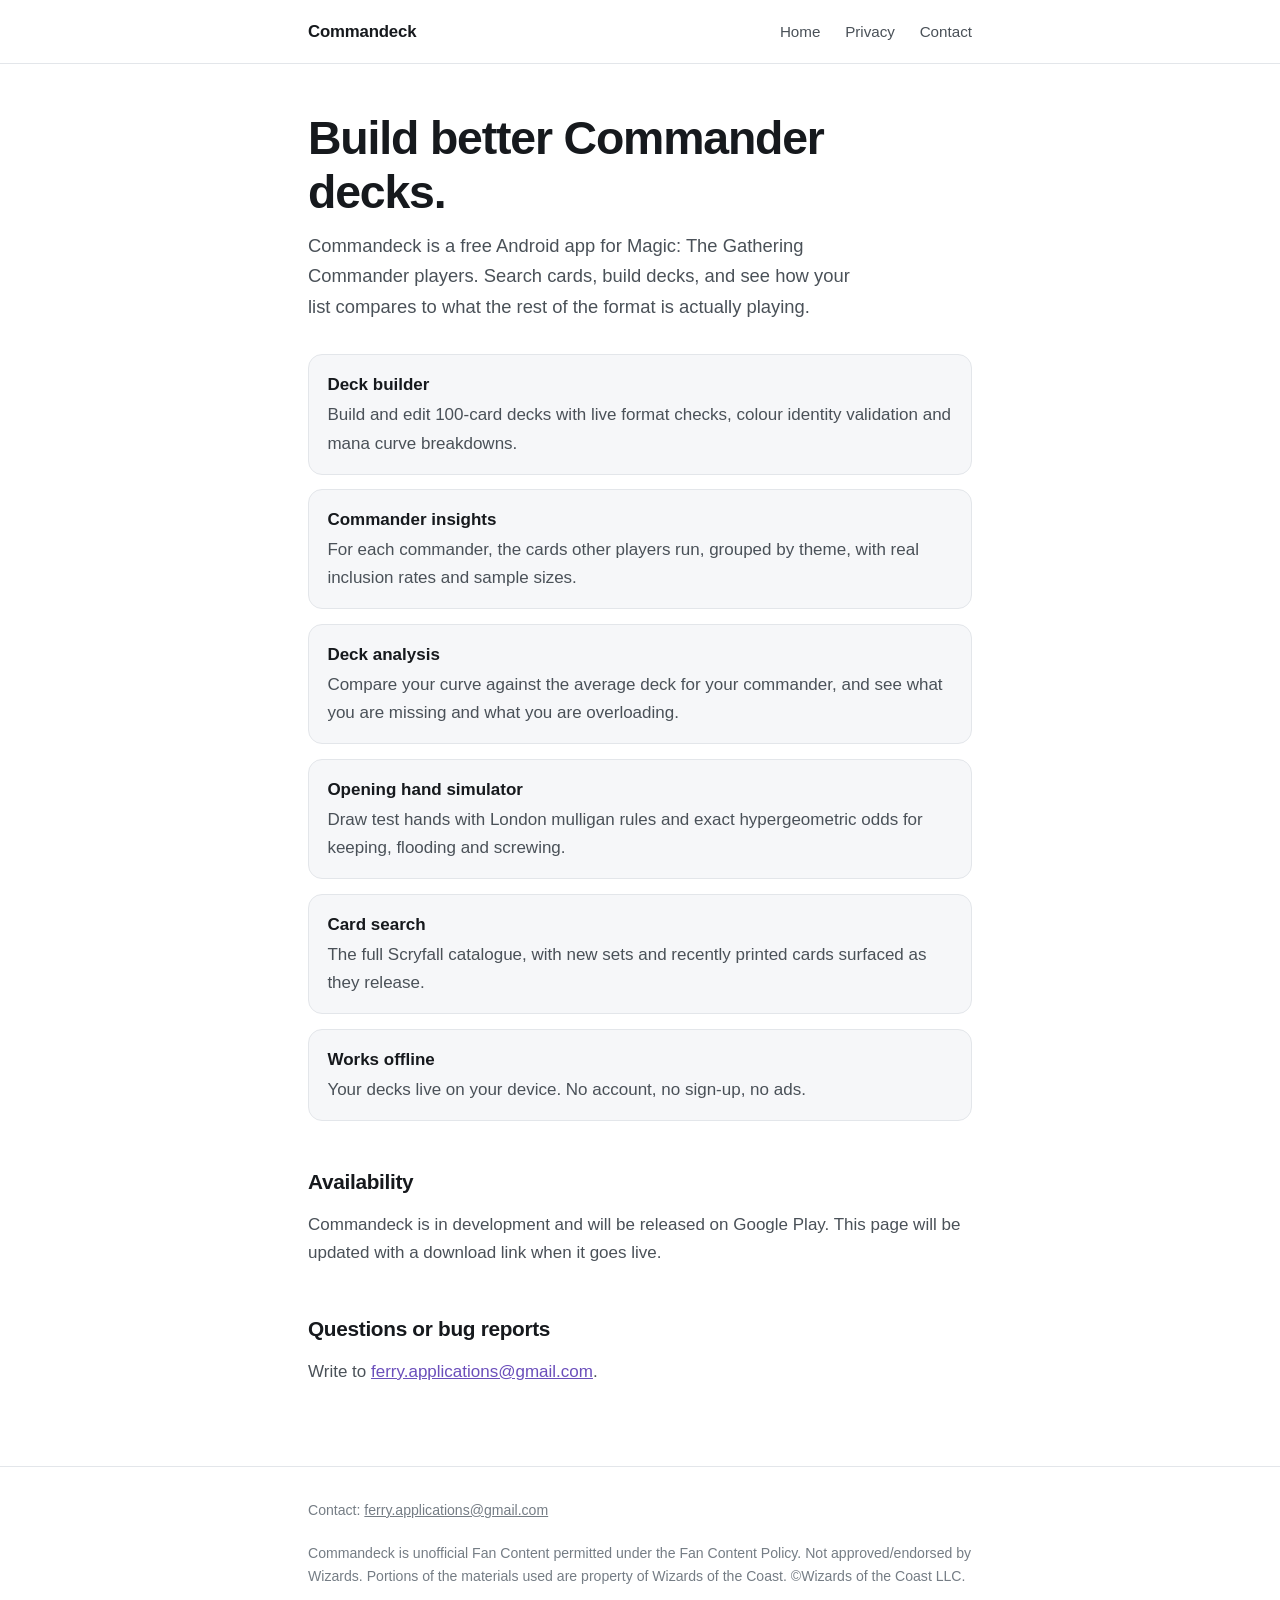
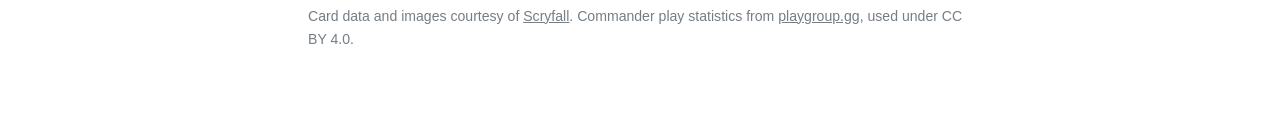
==== index.html @ c3d07976 "Sitio publico: landing y politica de privacidad" ====
<!DOCTYPE html>
<html lang="en">
<head>
<meta charset="utf-8">
<meta name="viewport" content="width=device-width, initial-scale=1">
<title>Commandeck &mdash; Magic: The Gathering Commander deckbuilder</title>
<meta name="description" content="A free Android app for Magic: The Gathering Commander players: deck builder, commander insights, deck analysis and an opening hand simulator.">
<link rel="stylesheet" href="style.css">
</head>
<body>
<header class="site">
  <div class="wrap">
    <a class="brand" href="./">Commandeck</a>
    <nav>
      <a href="./">Home</a>
      <a href="privacy.html">Privacy</a>
      <a href="mailto:ferry.applications@gmail.com">Contact</a>
    </nav>
  </div>
</header>
<main>
  <div class="wrap">
    <section class="hero">
      <h1>Build better Commander decks.</h1>
      <p class="lead">Commandeck is a free Android app for Magic: The Gathering Commander players. Search cards, build decks, and see how your list compares to what the rest of the format is actually playing.</p>
    </section>

    <ul class="features">
      <li><strong>Deck builder</strong>Build and edit 100-card decks with live format checks, colour identity validation and mana curve breakdowns.</li>
      <li><strong>Commander insights</strong>For each commander, the cards other players run, grouped by theme, with real inclusion rates and sample sizes.</li>
      <li><strong>Deck analysis</strong>Compare your curve against the average deck for your commander, and see what you are missing and what you are overloading.</li>
      <li><strong>Opening hand simulator</strong>Draw test hands with London mulligan rules and exact hypergeometric odds for keeping, flooding and screwing.</li>
      <li><strong>Card search</strong>The full Scryfall catalogue, with new sets and recently printed cards surfaced as they release.</li>
      <li><strong>Works offline</strong>Your decks live on your device. No account, no sign-up, no ads.</li>
    </ul>

    <h2>Availability</h2>
    <p>Commandeck is in development and will be released on Google Play. This page will be updated with a download link when it goes live.</p>

    <h2>Questions or bug reports</h2>
    <p>Write to <a href="mailto:ferry.applications@gmail.com">ferry.applications@gmail.com</a>.</p>
  </div>
</main>
<footer class="site">
  <div class="wrap">
    <p>Contact: <a href="mailto:ferry.applications@gmail.com">ferry.applications@gmail.com</a></p>
    <p class="legal">Commandeck is unofficial Fan Content permitted under the Fan Content Policy. Not approved/endorsed by Wizards. Portions of the materials used are property of Wizards of the Coast. &copy;Wizards of the Coast LLC.</p>
    <p>Card data and images courtesy of <a href="https://scryfall.com">Scryfall</a>. Commander play statistics from <a href="https://playgroup.gg">playgroup.gg</a>, used under CC BY 4.0.</p>
  </div>
</footer>
</body>
</html>
---- style.css ----
:root {
  --bg: #ffffff;
  --surface: #f6f7f9;
  --border: #e3e6ea;
  --ink: #16191d;
  --ink-soft: #4a5158;
  --ink-muted: #757d85;
  --accent: #6b4fbb;
  --accent-ink: #ffffff;
  --radius: 14px;
  --measure: 44rem;
}

@media (prefers-color-scheme: dark) {
  :root {
    --bg: #101216;
    --surface: #171a20;
    --border: #262b33;
    --ink: #eef1f5;
    --ink-soft: #b3bac3;
    --ink-muted: #838b95;
    --accent: #a58ef0;
    --accent-ink: #14101f;
  }
}

* { box-sizing: border-box; }

html { -webkit-text-size-adjust: 100%; }

body {
  margin: 0;
  background: var(--bg);
  color: var(--ink);
  font-family: ui-sans-serif, -apple-system, BlinkMacSystemFont, "Segoe UI", Roboto, Helvetica, Arial, sans-serif;
  font-size: 17px;
  line-height: 1.65;
}

.wrap {
  max-width: var(--measure);
  margin: 0 auto;
  padding: 0 1.25rem;
}

header.site {
  border-bottom: 1px solid var(--border);
  padding: 1.1rem 0;
}

header.site .wrap {
  display: flex;
  align-items: center;
  justify-content: space-between;
  gap: 1rem;
  flex-wrap: wrap;
}

.brand {
  font-weight: 650;
  font-size: 1.05rem;
  letter-spacing: -0.01em;
  color: var(--ink);
  text-decoration: none;
}

nav a {
  color: var(--ink-soft);
  text-decoration: none;
  font-size: 0.95rem;
  margin-left: 1.25rem;
}

nav a:hover { color: var(--ink); }

main { padding: 3rem 0 4rem; }

.hero h1 {
  font-size: clamp(2rem, 6vw, 2.9rem);
  line-height: 1.15;
  letter-spacing: -0.025em;
  margin: 0 0 0.75rem;
}

.hero p.lead {
  font-size: 1.15rem;
  color: var(--ink-soft);
  margin: 0 0 2rem;
  max-width: 34rem;
}

h2 {
  font-size: 1.3rem;
  letter-spacing: -0.015em;
  margin: 2.75rem 0 0.75rem;
}

h3 {
  font-size: 1.05rem;
  margin: 1.75rem 0 0.5rem;
}

p, li { color: var(--ink-soft); }

p { margin: 0 0 1rem; }

a { color: var(--accent); }

.features {
  list-style: none;
  padding: 0;
  margin: 1.5rem 0 0;
  display: grid;
  gap: 0.9rem;
}

.features li {
  background: var(--surface);
  border: 1px solid var(--border);
  border-radius: var(--radius);
  padding: 1rem 1.15rem;
}

.features strong {
  display: block;
  color: var(--ink);
  font-weight: 620;
  margin-bottom: 0.15rem;
}

.callout {
  background: var(--surface);
  border: 1px solid var(--border);
  border-radius: var(--radius);
  padding: 1.1rem 1.25rem;
  margin: 1.5rem 0;
}

.callout p:last-child { margin-bottom: 0; }

.updated {
  color: var(--ink-muted);
  font-size: 0.92rem;
  margin-top: -0.35rem;
}

footer.site {
  border-top: 1px solid var(--border);
  padding: 2rem 0 3rem;
  font-size: 0.88rem;
  color: var(--ink-muted);
}

footer.site p { color: var(--ink-muted); font-size: 0.88rem; }

footer.site a { color: var(--ink-muted); }

.legal { margin-top: 1.25rem; }
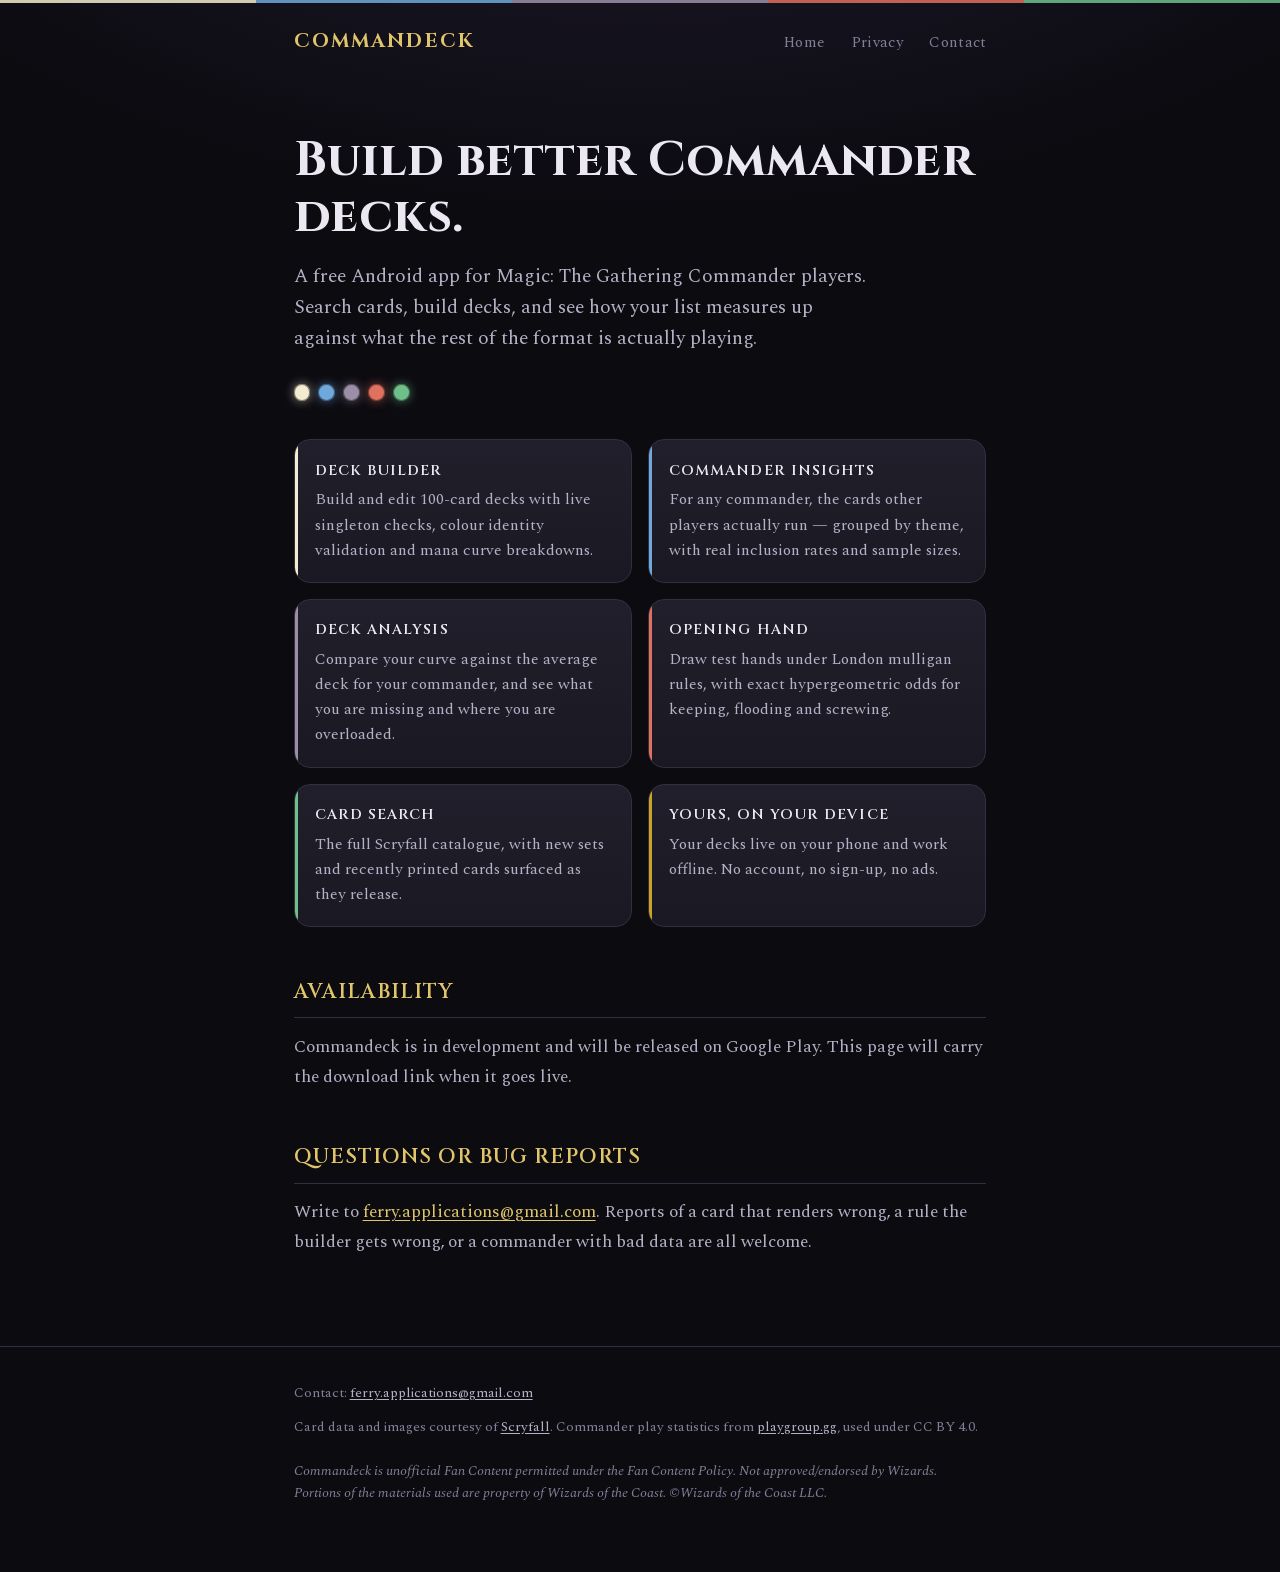
==== commit 3307c059: "Sitio publico: landing, politica de privacidad y fuentes autoalojadas" ====
--- a/index.html
+++ b/index.html
@@ -5,9 +5,14 @@
 <meta name="viewport" content="width=device-width, initial-scale=1">
 <title>Commandeck &mdash; Magic: The Gathering Commander deckbuilder</title>
 <meta name="description" content="A free Android app for Magic: The Gathering Commander players: deck builder, commander insights, deck analysis and an opening hand simulator.">
+<meta name="color-scheme" content="dark">
+<link rel="preload" href="fonts/cinzel-600-latin.woff2" as="font" type="font/woff2" crossorigin>
+<link rel="preload" href="fonts/spectral-400-latin.woff2" as="font" type="font/woff2" crossorigin>
+<link rel="stylesheet" href="fonts.css">
 <link rel="stylesheet" href="style.css">
 </head>
 <body>
+<div class="rail"></div>
 <header class="site">
   <div class="wrap">
     <a class="brand" href="./">Commandeck</a>
@@ -20,32 +25,33 @@
 </header>
 <main>
   <div class="wrap">
-    <section class="hero">
-      <h1>Build better Commander decks.</h1>
-      <p class="lead">Commandeck is a free Android app for Magic: The Gathering Commander players. Search cards, build decks, and see how your list compares to what the rest of the format is actually playing.</p>
-    </section>
+    <h1>Build better Commander decks.</h1>
+    <p class="lead">A free Android app for Magic: The Gathering Commander players. Search cards, build decks, and see how your list measures up against what the rest of the format is actually playing.</p>
+    <ul class="pips" aria-hidden="true">
+      <li class="pip w"></li><li class="pip u"></li><li class="pip b"></li><li class="pip r"></li><li class="pip g"></li>
+    </ul>
 
     <ul class="features">
-      <li><strong>Deck builder</strong>Build and edit 100-card decks with live format checks, colour identity validation and mana curve breakdowns.</li>
-      <li><strong>Commander insights</strong>For each commander, the cards other players run, grouped by theme, with real inclusion rates and sample sizes.</li>
-      <li><strong>Deck analysis</strong>Compare your curve against the average deck for your commander, and see what you are missing and what you are overloading.</li>
-      <li><strong>Opening hand simulator</strong>Draw test hands with London mulligan rules and exact hypergeometric odds for keeping, flooding and screwing.</li>
-      <li><strong>Card search</strong>The full Scryfall catalogue, with new sets and recently printed cards surfaced as they release.</li>
-      <li><strong>Works offline</strong>Your decks live on your device. No account, no sign-up, no ads.</li>
+      <li class="w"><strong>Deck builder</strong>Build and edit 100-card decks with live singleton checks, colour identity validation and mana curve breakdowns.</li>
+      <li class="u"><strong>Commander insights</strong>For any commander, the cards other players actually run &mdash; grouped by theme, with real inclusion rates and sample sizes.</li>
+      <li class="b"><strong>Deck analysis</strong>Compare your curve against the average deck for your commander, and see what you are missing and where you are overloaded.</li>
+      <li class="r"><strong>Opening hand</strong>Draw test hands under London mulligan rules, with exact hypergeometric odds for keeping, flooding and screwing.</li>
+      <li class="g"><strong>Card search</strong>The full Scryfall catalogue, with new sets and recently printed cards surfaced as they release.</li>
+      <li class="c"><strong>Yours, on your device</strong>Your decks live on your phone and work offline. No account, no sign-up, no ads.</li>
     </ul>
 
     <h2>Availability</h2>
-    <p>Commandeck is in development and will be released on Google Play. This page will be updated with a download link when it goes live.</p>
+    <p>Commandeck is in development and will be released on Google Play. This page will carry the download link when it goes live.</p>
 
     <h2>Questions or bug reports</h2>
-    <p>Write to <a href="mailto:ferry.applications@gmail.com">ferry.applications@gmail.com</a>.</p>
+    <p>Write to <a href="mailto:ferry.applications@gmail.com">ferry.applications@gmail.com</a>. Reports of a card that renders wrong, a rule the builder gets wrong, or a commander with bad data are all welcome.</p>
   </div>
 </main>
 <footer class="site">
   <div class="wrap">
     <p>Contact: <a href="mailto:ferry.applications@gmail.com">ferry.applications@gmail.com</a></p>
+    <p>Card data and images courtesy of <a href="https://scryfall.com">Scryfall</a>. Commander play statistics from <a href="https://playgroup.gg">playgroup.gg</a>, used under CC BY 4.0.</p>
     <p class="legal">Commandeck is unofficial Fan Content permitted under the Fan Content Policy. Not approved/endorsed by Wizards. Portions of the materials used are property of Wizards of the Coast. &copy;Wizards of the Coast LLC.</p>
-    <p>Card data and images courtesy of <a href="https://scryfall.com">Scryfall</a>. Commander play statistics from <a href="https://playgroup.gg">playgroup.gg</a>, used under CC BY 4.0.</p>
   </div>
 </footer>
 </body>
--- a/fonts.css
+++ b/fonts.css
@@ -0,0 +1,91 @@
+/* Cinzel and Spectral, self-hosted. SIL Open Font License 1.1. */
+
+@font-face {
+  font-family: 'Cinzel';
+  font-style: normal;
+  font-weight: 600;
+  font-display: swap;
+  src: url(fonts/cinzel-600-latin-ext.woff2) format('woff2');
+  unicode-range: U+0100-02BA, U+02BD-02C5, U+02C7-02CC, U+02CE-02D7, U+02DD-02FF, U+0304, U+0308, U+0329, U+1D00-1DBF, U+1E00-1E9F, U+1EF2-1EFF, U+2020, U+20A0-20AB, U+20AD-20C0, U+2113, U+2C60-2C7F, U+A720-A7FF;
+}
+
+@font-face {
+  font-family: 'Cinzel';
+  font-style: normal;
+  font-weight: 600;
+  font-display: swap;
+  src: url(fonts/cinzel-600-latin.woff2) format('woff2');
+  unicode-range: U+0000-00FF, U+0131, U+0152-0153, U+02BB-02BC, U+02C6, U+02DA, U+02DC, U+0304, U+0308, U+0329, U+2000-206F, U+20AC, U+2122, U+2191, U+2193, U+2212, U+2215, U+FEFF, U+FFFD;
+}
+
+@font-face {
+  font-family: 'Cinzel';
+  font-style: normal;
+  font-weight: 700;
+  font-display: swap;
+  src: url(fonts/cinzel-600-latin-ext.woff2) format('woff2');
+  unicode-range: U+0100-02BA, U+02BD-02C5, U+02C7-02CC, U+02CE-02D7, U+02DD-02FF, U+0304, U+0308, U+0329, U+1D00-1DBF, U+1E00-1E9F, U+1EF2-1EFF, U+2020, U+20A0-20AB, U+20AD-20C0, U+2113, U+2C60-2C7F, U+A720-A7FF;
+}
+
+@font-face {
+  font-family: 'Cinzel';
+  font-style: normal;
+  font-weight: 700;
+  font-display: swap;
+  src: url(fonts/cinzel-600-latin.woff2) format('woff2');
+  unicode-range: U+0000-00FF, U+0131, U+0152-0153, U+02BB-02BC, U+02C6, U+02DA, U+02DC, U+0304, U+0308, U+0329, U+2000-206F, U+20AC, U+2122, U+2191, U+2193, U+2212, U+2215, U+FEFF, U+FFFD;
+}
+
+@font-face {
+  font-family: 'Spectral';
+  font-style: italic;
+  font-weight: 400;
+  font-display: swap;
+  src: url(fonts/spectral-400-italic-latin-ext.woff2) format('woff2');
+  unicode-range: U+0100-02BA, U+02BD-02C5, U+02C7-02CC, U+02CE-02D7, U+02DD-02FF, U+0304, U+0308, U+0329, U+1D00-1DBF, U+1E00-1E9F, U+1EF2-1EFF, U+2020, U+20A0-20AB, U+20AD-20C0, U+2113, U+2C60-2C7F, U+A720-A7FF;
+}
+
+@font-face {
+  font-family: 'Spectral';
+  font-style: italic;
+  font-weight: 400;
+  font-display: swap;
+  src: url(fonts/spectral-400-italic-latin.woff2) format('woff2');
+  unicode-range: U+0000-00FF, U+0131, U+0152-0153, U+02BB-02BC, U+02C6, U+02DA, U+02DC, U+0304, U+0308, U+0329, U+2000-206F, U+20AC, U+2122, U+2191, U+2193, U+2212, U+2215, U+FEFF, U+FFFD;
+}
+
+@font-face {
+  font-family: 'Spectral';
+  font-style: normal;
+  font-weight: 400;
+  font-display: swap;
+  src: url(fonts/spectral-400-latin-ext.woff2) format('woff2');
+  unicode-range: U+0100-02BA, U+02BD-02C5, U+02C7-02CC, U+02CE-02D7, U+02DD-02FF, U+0304, U+0308, U+0329, U+1D00-1DBF, U+1E00-1E9F, U+1EF2-1EFF, U+2020, U+20A0-20AB, U+20AD-20C0, U+2113, U+2C60-2C7F, U+A720-A7FF;
+}
+
+@font-face {
+  font-family: 'Spectral';
+  font-style: normal;
+  font-weight: 400;
+  font-display: swap;
+  src: url(fonts/spectral-400-latin.woff2) format('woff2');
+  unicode-range: U+0000-00FF, U+0131, U+0152-0153, U+02BB-02BC, U+02C6, U+02DA, U+02DC, U+0304, U+0308, U+0329, U+2000-206F, U+20AC, U+2122, U+2191, U+2193, U+2212, U+2215, U+FEFF, U+FFFD;
+}
+
+@font-face {
+  font-family: 'Spectral';
+  font-style: normal;
+  font-weight: 600;
+  font-display: swap;
+  src: url(fonts/spectral-600-latin-ext.woff2) format('woff2');
+  unicode-range: U+0100-02BA, U+02BD-02C5, U+02C7-02CC, U+02CE-02D7, U+02DD-02FF, U+0304, U+0308, U+0329, U+1D00-1DBF, U+1E00-1E9F, U+1EF2-1EFF, U+2020, U+20A0-20AB, U+20AD-20C0, U+2113, U+2C60-2C7F, U+A720-A7FF;
+}
+
+@font-face {
+  font-family: 'Spectral';
+  font-style: normal;
+  font-weight: 600;
+  font-display: swap;
+  src: url(fonts/spectral-600-latin.woff2) format('woff2');
+  unicode-range: U+0000-00FF, U+0131, U+0152-0153, U+02BB-02BC, U+02C6, U+02DA, U+02DC, U+0304, U+0308, U+0329, U+2000-206F, U+20AC, U+2122, U+2191, U+2193, U+2212, U+2215, U+FEFF, U+FFFD;
+}
--- a/style.css
+++ b/style.css
@@ -1,158 +1,243 @@
+/* Commandeck — dark spellbook. Five-colour accents, no Wizards trade dress. */
+
 :root {
-  --bg: #ffffff;
-  --surface: #f6f7f9;
-  --border: #e3e6ea;
-  --ink: #16191d;
-  --ink-soft: #4a5158;
-  --ink-muted: #757d85;
-  --accent: #6b4fbb;
-  --accent-ink: #ffffff;
-  --radius: 14px;
-  --measure: 44rem;
-}
-
-@media (prefers-color-scheme: dark) {
-  :root {
-    --bg: #101216;
-    --surface: #171a20;
-    --border: #262b33;
-    --ink: #eef1f5;
-    --ink-soft: #b3bac3;
-    --ink-muted: #838b95;
-    --accent: #a58ef0;
-    --accent-ink: #14101f;
-  }
+  --ink-void: #0c0b10;
+  --ink-deep: #131219;
+  --surface: #1a1822;
+  --surface-2: #211f2b;
+  --border: #322f40;
+  --border-lit: #45405a;
+
+  --text: #ece8f2;
+  --text-soft: #b6b0c6;
+  --text-muted: #857e99;
+
+  --gold: #c9a227;
+  --gold-soft: #e0c56a;
+
+  --w: #f4ecd0;
+  --u: #6fa8dc;
+  --b: #9b8fa8;
+  --r: #e0705f;
+  --g: #6fbf8b;
+
+  --radius: 16px;
+  --measure: 46rem;
+
+  --display: "Cinzel", "Trajan Pro", Georgia, "Times New Roman", serif;
+  --body: "Spectral", Georgia, "Iowan Old Style", "Times New Roman", serif;
 }
 
 * { box-sizing: border-box; }
-
 html { -webkit-text-size-adjust: 100%; }
 
 body {
   margin: 0;
-  background: var(--bg);
-  color: var(--ink);
-  font-family: ui-sans-serif, -apple-system, BlinkMacSystemFont, "Segoe UI", Roboto, Helvetica, Arial, sans-serif;
-  font-size: 17px;
-  line-height: 1.65;
-}
-
-.wrap {
-  max-width: var(--measure);
-  margin: 0 auto;
-  padding: 0 1.25rem;
-}
-
-header.site {
+  background:
+    radial-gradient(90rem 50rem at 50% -18rem, #221d33 0%, transparent 62%),
+    var(--ink-void);
+  color: var(--text);
+  font-family: var(--body);
+  font-size: 17.5px;
+  line-height: 1.72;
+  -webkit-font-smoothing: antialiased;
+}
+
+.wrap { max-width: var(--measure); margin: 0 auto; padding: 0 1.35rem; }
+
+/* --- five-colour rail --- */
+.rail {
+  height: 3px;
+  background: linear-gradient(90deg,
+    var(--w) 0%, var(--w) 20%,
+    var(--u) 20%, var(--u) 40%,
+    var(--b) 40%, var(--b) 60%,
+    var(--r) 60%, var(--r) 80%,
+    var(--g) 80%, var(--g) 100%);
+  opacity: 0.85;
+}
+
+/* --- header --- */
+header.site { padding: 1.35rem 0 1.2rem; }
+
+header.site .wrap {
+  display: flex; align-items: baseline; justify-content: space-between;
+  gap: 1rem; flex-wrap: wrap;
+}
+
+.brand {
+  font-family: var(--display);
+  font-weight: 700;
+  font-size: 1.22rem;
+  letter-spacing: 0.11em;
+  text-transform: uppercase;
+  color: var(--gold-soft);
+  text-decoration: none;
+}
+
+.brand:hover { color: var(--gold); }
+
+nav a {
+  font-family: var(--body);
+  color: var(--text-muted);
+  text-decoration: none;
+  font-size: 0.94rem;
+  letter-spacing: 0.02em;
+  margin-left: 1.4rem;
+}
+
+nav a:hover { color: var(--text); }
+
+main { padding: 3.5rem 0 4.5rem; }
+
+/* --- type --- */
+h1 {
+  font-family: var(--display);
+  font-weight: 700;
+  font-size: clamp(2.05rem, 6.2vw, 3.05rem);
+  line-height: 1.14;
+  letter-spacing: 0.005em;
+  margin: 0 0 1rem;
+  color: var(--text);
+}
+
+h2 {
+  font-family: var(--display);
+  font-weight: 600;
+  font-size: 1.28rem;
+  letter-spacing: 0.05em;
+  text-transform: uppercase;
+  color: var(--gold-soft);
+  margin: 3rem 0 0.85rem;
+  padding-bottom: 0.45rem;
   border-bottom: 1px solid var(--border);
-  padding: 1.1rem 0;
-}
-
-header.site .wrap {
-  display: flex;
-  align-items: center;
-  justify-content: space-between;
-  gap: 1rem;
-  flex-wrap: wrap;
-}
-
-.brand {
-  font-weight: 650;
-  font-size: 1.05rem;
-  letter-spacing: -0.01em;
-  color: var(--ink);
-  text-decoration: none;
-}
-
-nav a {
-  color: var(--ink-soft);
-  text-decoration: none;
-  font-size: 0.95rem;
-  margin-left: 1.25rem;
-}
-
-nav a:hover { color: var(--ink); }
-
-main { padding: 3rem 0 4rem; }
-
-.hero h1 {
-  font-size: clamp(2rem, 6vw, 2.9rem);
-  line-height: 1.15;
-  letter-spacing: -0.025em;
-  margin: 0 0 0.75rem;
-}
-
-.hero p.lead {
-  font-size: 1.15rem;
-  color: var(--ink-soft);
-  margin: 0 0 2rem;
-  max-width: 34rem;
-}
-
-h2 {
-  font-size: 1.3rem;
-  letter-spacing: -0.015em;
-  margin: 2.75rem 0 0.75rem;
-}
-
-h3 {
-  font-size: 1.05rem;
-  margin: 1.75rem 0 0.5rem;
-}
-
-p, li { color: var(--ink-soft); }
-
-p { margin: 0 0 1rem; }
-
-a { color: var(--accent); }
-
-.features {
-  list-style: none;
-  padding: 0;
-  margin: 1.5rem 0 0;
-  display: grid;
-  gap: 0.9rem;
+}
+
+p, li { color: var(--text-soft); }
+p { margin: 0 0 1.05rem; }
+
+a { color: var(--gold-soft); text-underline-offset: 0.18em; }
+a:hover { color: var(--gold); }
+
+code {
+  font-family: ui-monospace, SFMono-Regular, Menlo, monospace;
+  font-size: 0.86em;
+  background: var(--surface-2);
+  border: 1px solid var(--border);
+  border-radius: 5px;
+  padding: 0.08em 0.36em;
+}
+
+.lead {
+  font-size: 1.2rem;
+  line-height: 1.62;
+  color: var(--text-soft);
+  max-width: 36rem;
+  margin-bottom: 1.9rem;
+}
+
+.updated {
+  color: var(--text-muted);
+  font-size: 0.9rem;
+  font-style: italic;
+  margin-top: -0.5rem;
+}
+
+/* --- mana dots --- */
+.pips { display: flex; gap: 0.5rem; margin: 0 0 2.4rem; padding: 0; list-style: none; }
+
+.pip {
+  width: 1.05rem; height: 1.05rem; border-radius: 50%;
+  box-shadow: inset 0 0 0 1px rgba(0,0,0,0.45), 0 0 12px -2px currentColor;
+  background: currentColor;
+}
+
+.pip.w { color: var(--w); }
+.pip.u { color: var(--u); }
+.pip.b { color: var(--b); }
+.pip.r { color: var(--r); }
+.pip.g { color: var(--g); }
+
+/* --- feature cards --- */
+.features { list-style: none; padding: 0; margin: 0; display: grid; gap: 1rem; }
+
+@media (min-width: 40rem) {
+  .features { grid-template-columns: 1fr 1fr; }
 }
 
 .features li {
-  background: var(--surface);
+  position: relative;
+  background: linear-gradient(180deg, var(--surface-2) 0%, var(--surface) 100%);
   border: 1px solid var(--border);
   border-radius: var(--radius);
-  padding: 1rem 1.15rem;
-}
+  padding: 1.15rem 1.25rem 1.2rem;
+  font-size: 0.98rem;
+  line-height: 1.6;
+  overflow: hidden;
+}
+
+.features li::before {
+  content: "";
+  position: absolute;
+  inset: 0 auto 0 0;
+  width: 3px;
+  background: var(--accent, var(--border-lit));
+}
+
+.features li.w { --accent: var(--w); }
+.features li.u { --accent: var(--u); }
+.features li.b { --accent: var(--b); }
+.features li.r { --accent: var(--r); }
+.features li.g { --accent: var(--g); }
+.features li.c { --accent: var(--gold); }
 
 .features strong {
   display: block;
-  color: var(--ink);
-  font-weight: 620;
-  margin-bottom: 0.15rem;
-}
-
-.callout {
+  font-family: var(--display);
+  font-weight: 600;
+  font-size: 0.9rem;
+  letter-spacing: 0.075em;
+  text-transform: uppercase;
+  color: var(--text);
+  margin-bottom: 0.35rem;
+}
+
+/* --- rules text box --- */
+.rules {
   background: var(--surface);
-  border: 1px solid var(--border);
+  border: 1px solid var(--border-lit);
   border-radius: var(--radius);
-  padding: 1.1rem 1.25rem;
-  margin: 1.5rem 0;
-}
-
-.callout p:last-child { margin-bottom: 0; }
-
-.updated {
-  color: var(--ink-muted);
-  font-size: 0.92rem;
-  margin-top: -0.35rem;
-}
-
-footer.site {
-  border-top: 1px solid var(--border);
-  padding: 2rem 0 3rem;
-  font-size: 0.88rem;
-  color: var(--ink-muted);
-}
-
-footer.site p { color: var(--ink-muted); font-size: 0.88rem; }
-
-footer.site a { color: var(--ink-muted); }
-
-.legal { margin-top: 1.25rem; }
+  padding: 1.2rem 1.35rem;
+  margin: 1.9rem 0 2.2rem;
+}
+
+.rules p:last-child { margin-bottom: 0; }
+
+.rules .reminder {
+  font-style: italic;
+  color: var(--text-muted);
+  font-size: 0.96rem;
+  margin-top: 0.75rem;
+}
+
+.rules strong { color: var(--gold-soft); font-weight: 600; }
+
+/* --- lists --- */
+main ul:not(.features):not(.pips) { padding-left: 1.15rem; }
+main ul:not(.features):not(.pips) li { margin-bottom: 0.42rem; }
+main ul:not(.features):not(.pips) li::marker { color: var(--gold); }
+
+/* --- footer --- */
+footer.site { border-top: 1px solid var(--border); padding: 2.2rem 0 3.5rem; }
+
+footer.site p {
+  color: var(--text-muted);
+  font-size: 0.86rem;
+  line-height: 1.62;
+  margin-bottom: 0.7rem;
+}
+
+footer.site a { color: var(--text-soft); }
+footer.site a:hover { color: var(--text); }
+
+.legal { margin-top: 1.35rem; font-style: italic; }
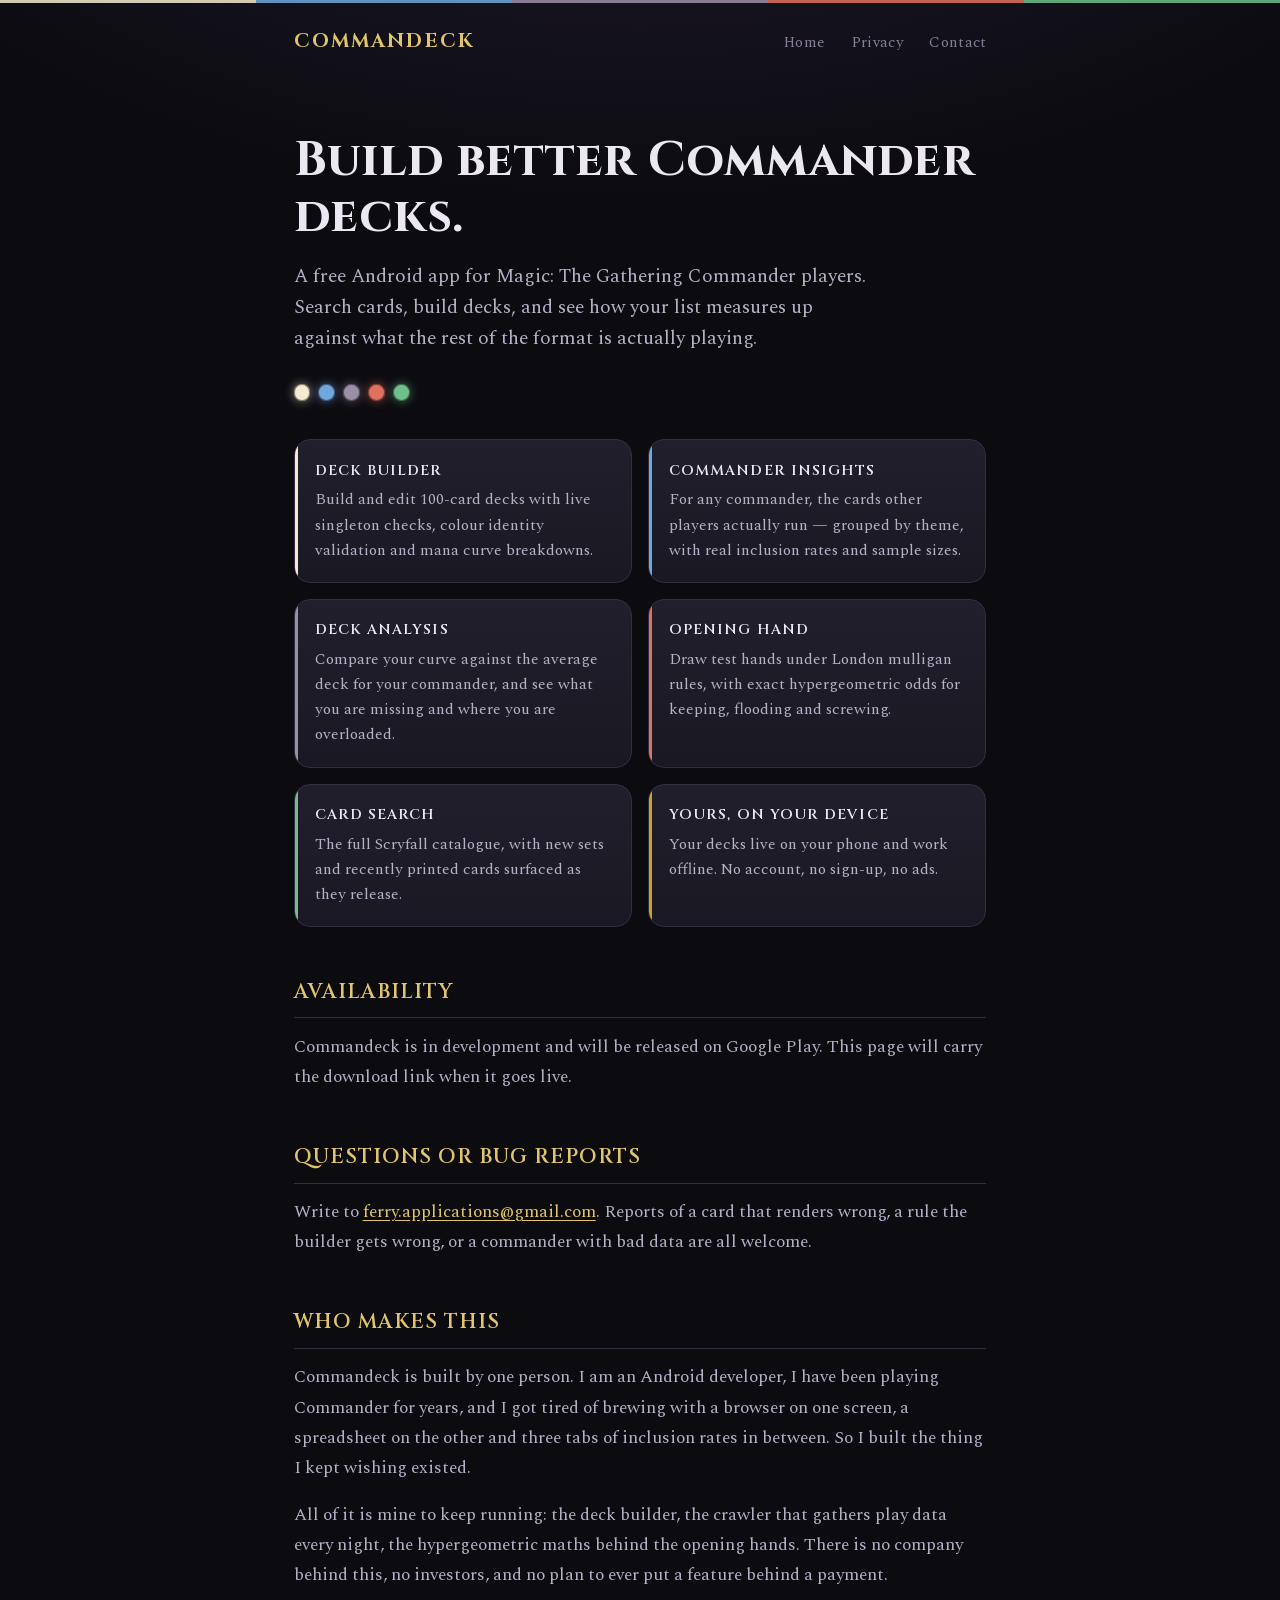
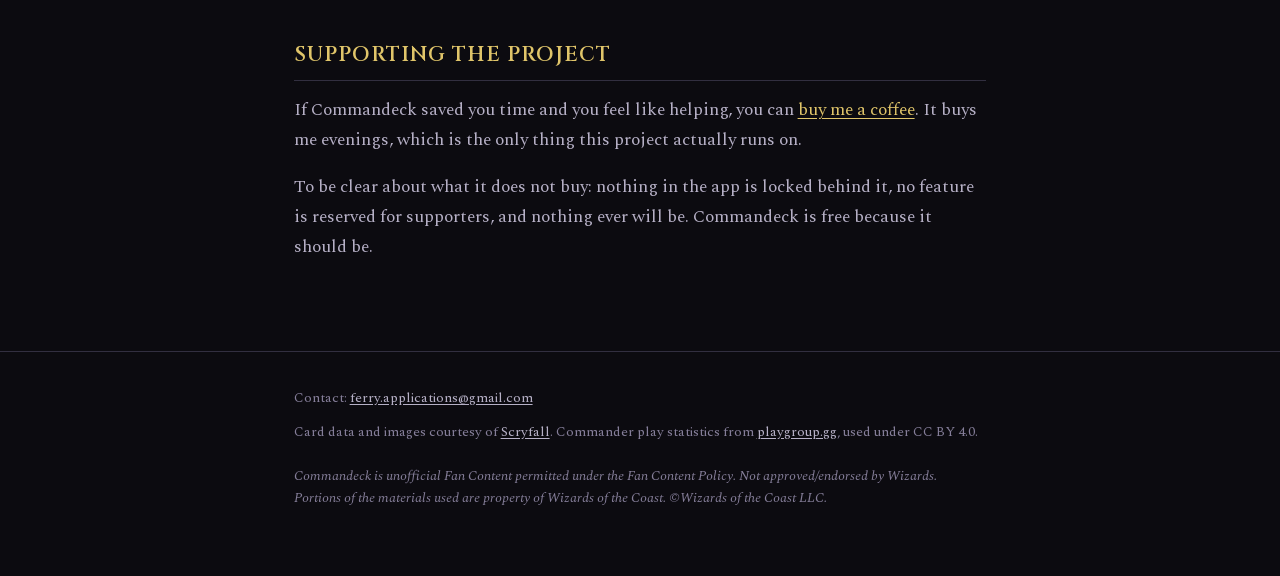
==== commit 3acc3607: "Seccion sobre quien hace la app y enlace de apoyo en Ko-fi" ====
--- a/index.html
+++ b/index.html
@@ -45,6 +45,14 @@
 
     <h2>Questions or bug reports</h2>
     <p>Write to <a href="mailto:ferry.applications@gmail.com">ferry.applications@gmail.com</a>. Reports of a card that renders wrong, a rule the builder gets wrong, or a commander with bad data are all welcome.</p>
+
+    <h2>Who makes this</h2>
+    <p>Commandeck is built by one person. I am an Android developer, I have been playing Commander for years, and I got tired of brewing with a browser on one screen, a spreadsheet on the other and three tabs of inclusion rates in between. So I built the thing I kept wishing existed.</p>
+    <p>All of it is mine to keep running: the deck builder, the crawler that gathers play data every night, the hypergeometric maths behind the opening hands. There is no company behind this, no investors, and no plan to ever put a feature behind a payment.</p>
+
+    <h2>Supporting the project</h2>
+    <p>If Commandeck saved you time and you feel like helping, you can <a href="https://ko-fi.com/commandeck" rel="noopener">buy me a coffee</a>. It buys me evenings, which is the only thing this project actually runs on.</p>
+    <p>To be clear about what it does not buy: nothing in the app is locked behind it, no feature is reserved for supporters, and nothing ever will be. Commandeck is free because it should be.</p>
   </div>
 </main>
 <footer class="site">
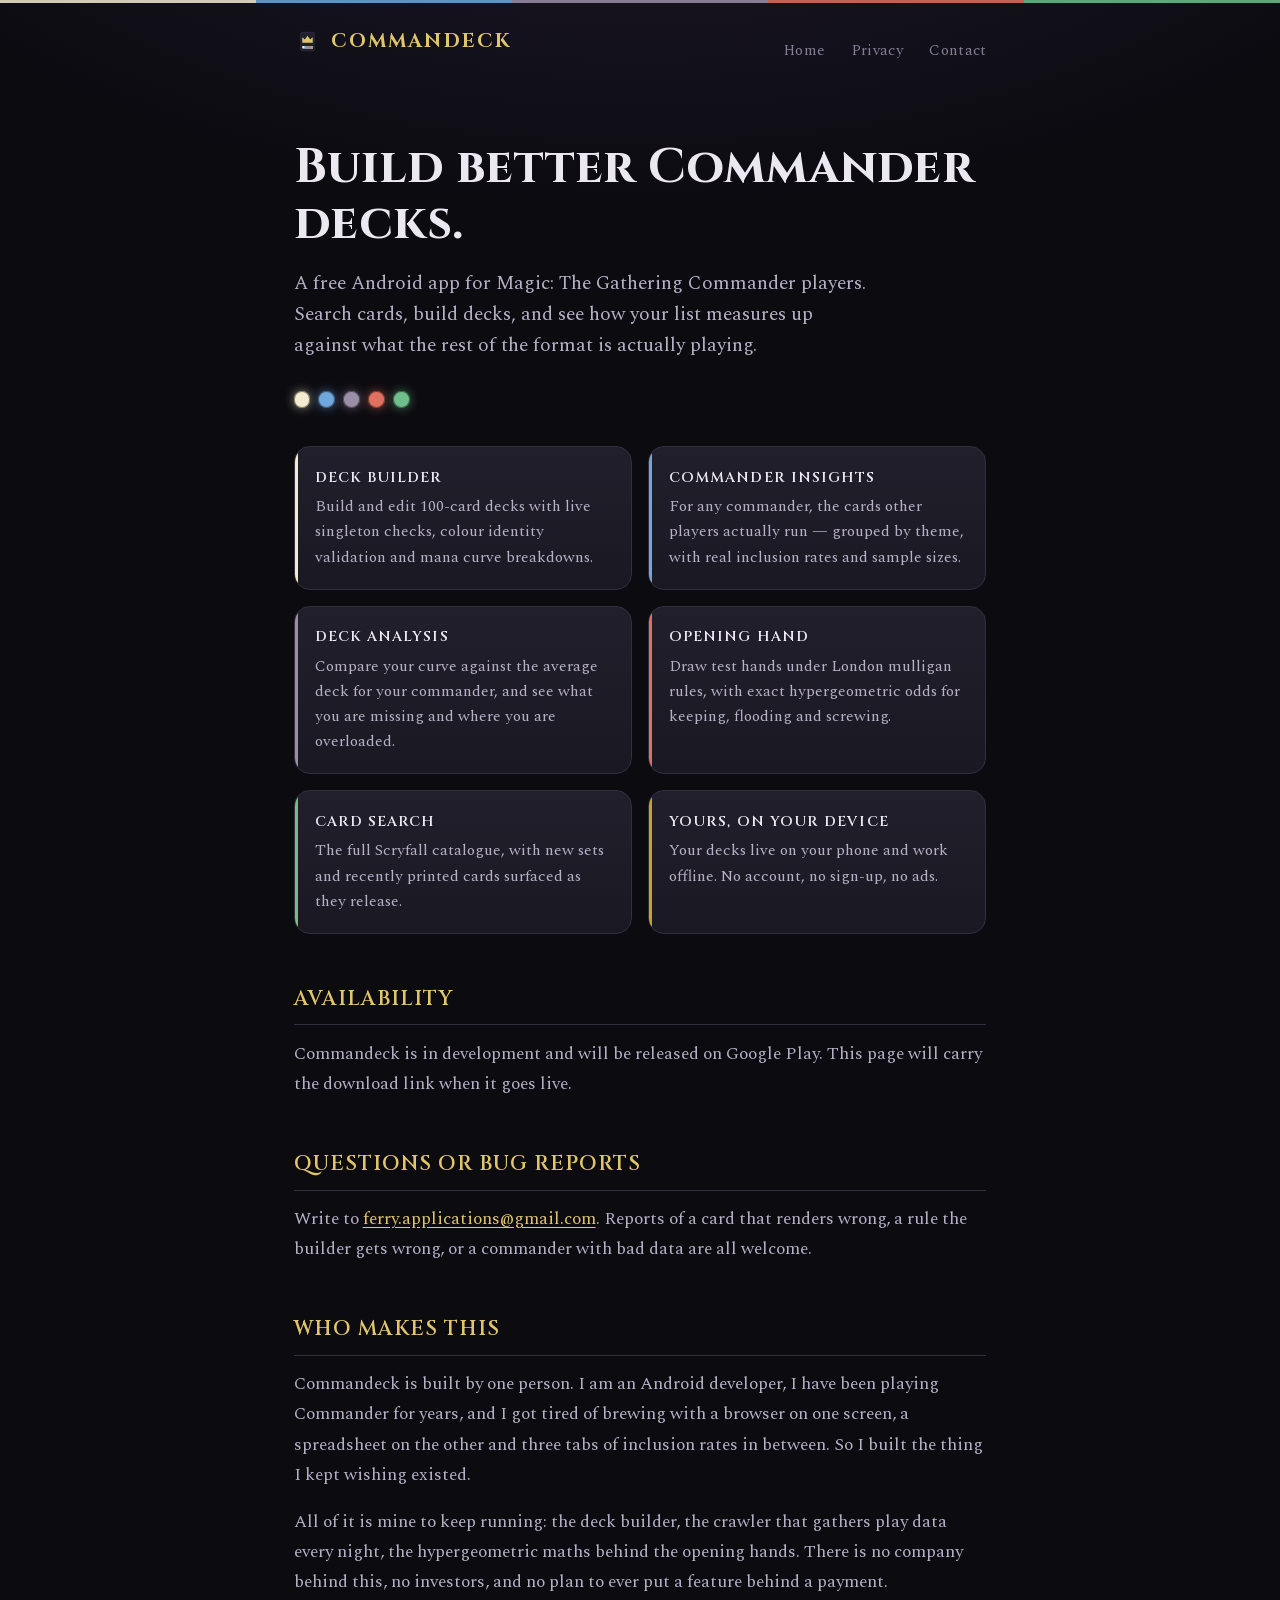
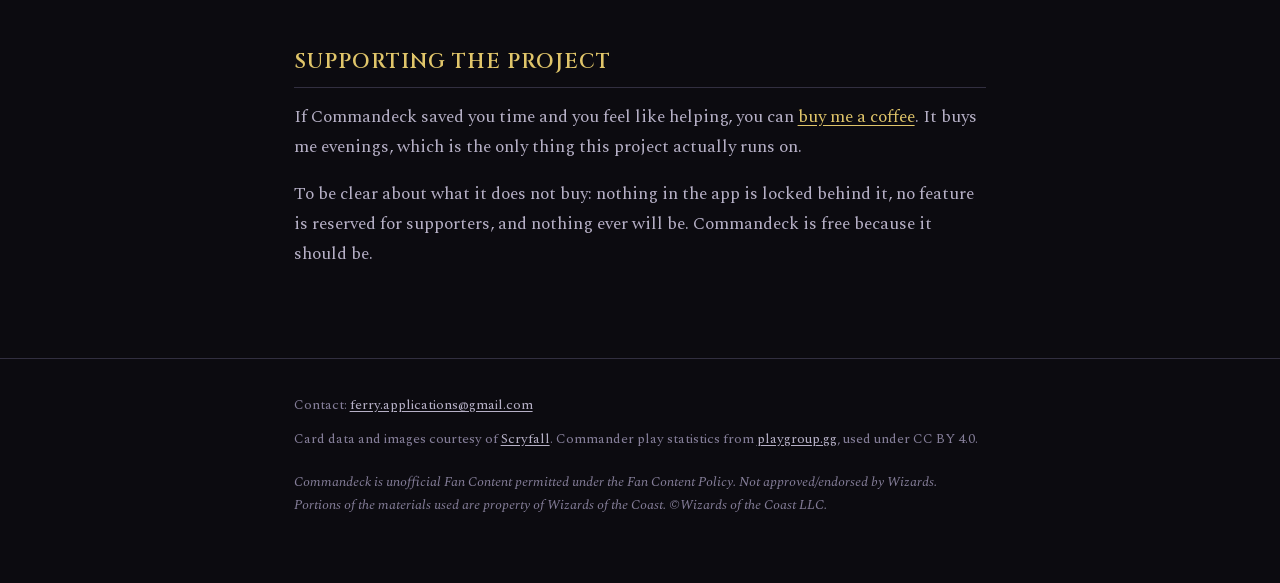
==== commit bfef0962: "Pon la marca en la cabecera y un favicon en la pestana" ====
--- a/index.html
+++ b/index.html
@@ -10,12 +10,18 @@
 <link rel="preload" href="fonts/spectral-400-latin.woff2" as="font" type="font/woff2" crossorigin>
 <link rel="stylesheet" href="fonts.css">
 <link rel="stylesheet" href="style.css">
+<link rel="icon" href="favicon.svg" type="image/svg+xml">
+<link rel="icon" href="favicon.png" sizes="96x96" type="image/png">
+<link rel="apple-touch-icon" href="apple-touch-icon.png">
 </head>
 <body>
 <div class="rail"></div>
 <header class="site">
   <div class="wrap">
-    <a class="brand" href="./">Commandeck</a>
+    <a class="brand" href="./">
+      <img class="brand-mark" src="logo.svg" alt="" width="72" height="72">
+      <span>Commandeck</span>
+    </a>
     <nav>
       <a href="./">Home</a>
       <a href="privacy.html">Privacy</a>
--- a/style.css
+++ b/style.css
@@ -66,6 +66,9 @@
 }
 
 .brand {
+  display: inline-flex;
+  align-items: center;
+  gap: 0.62rem;
   font-family: var(--display);
   font-weight: 700;
   font-size: 1.22rem;
@@ -76,6 +79,13 @@
 }
 
 .brand:hover { color: var(--gold); }
+
+.brand-mark {
+  display: block;
+  width: 1.7rem;
+  height: 1.7rem;
+  flex: none;
+}
 
 nav a {
   font-family: var(--body);
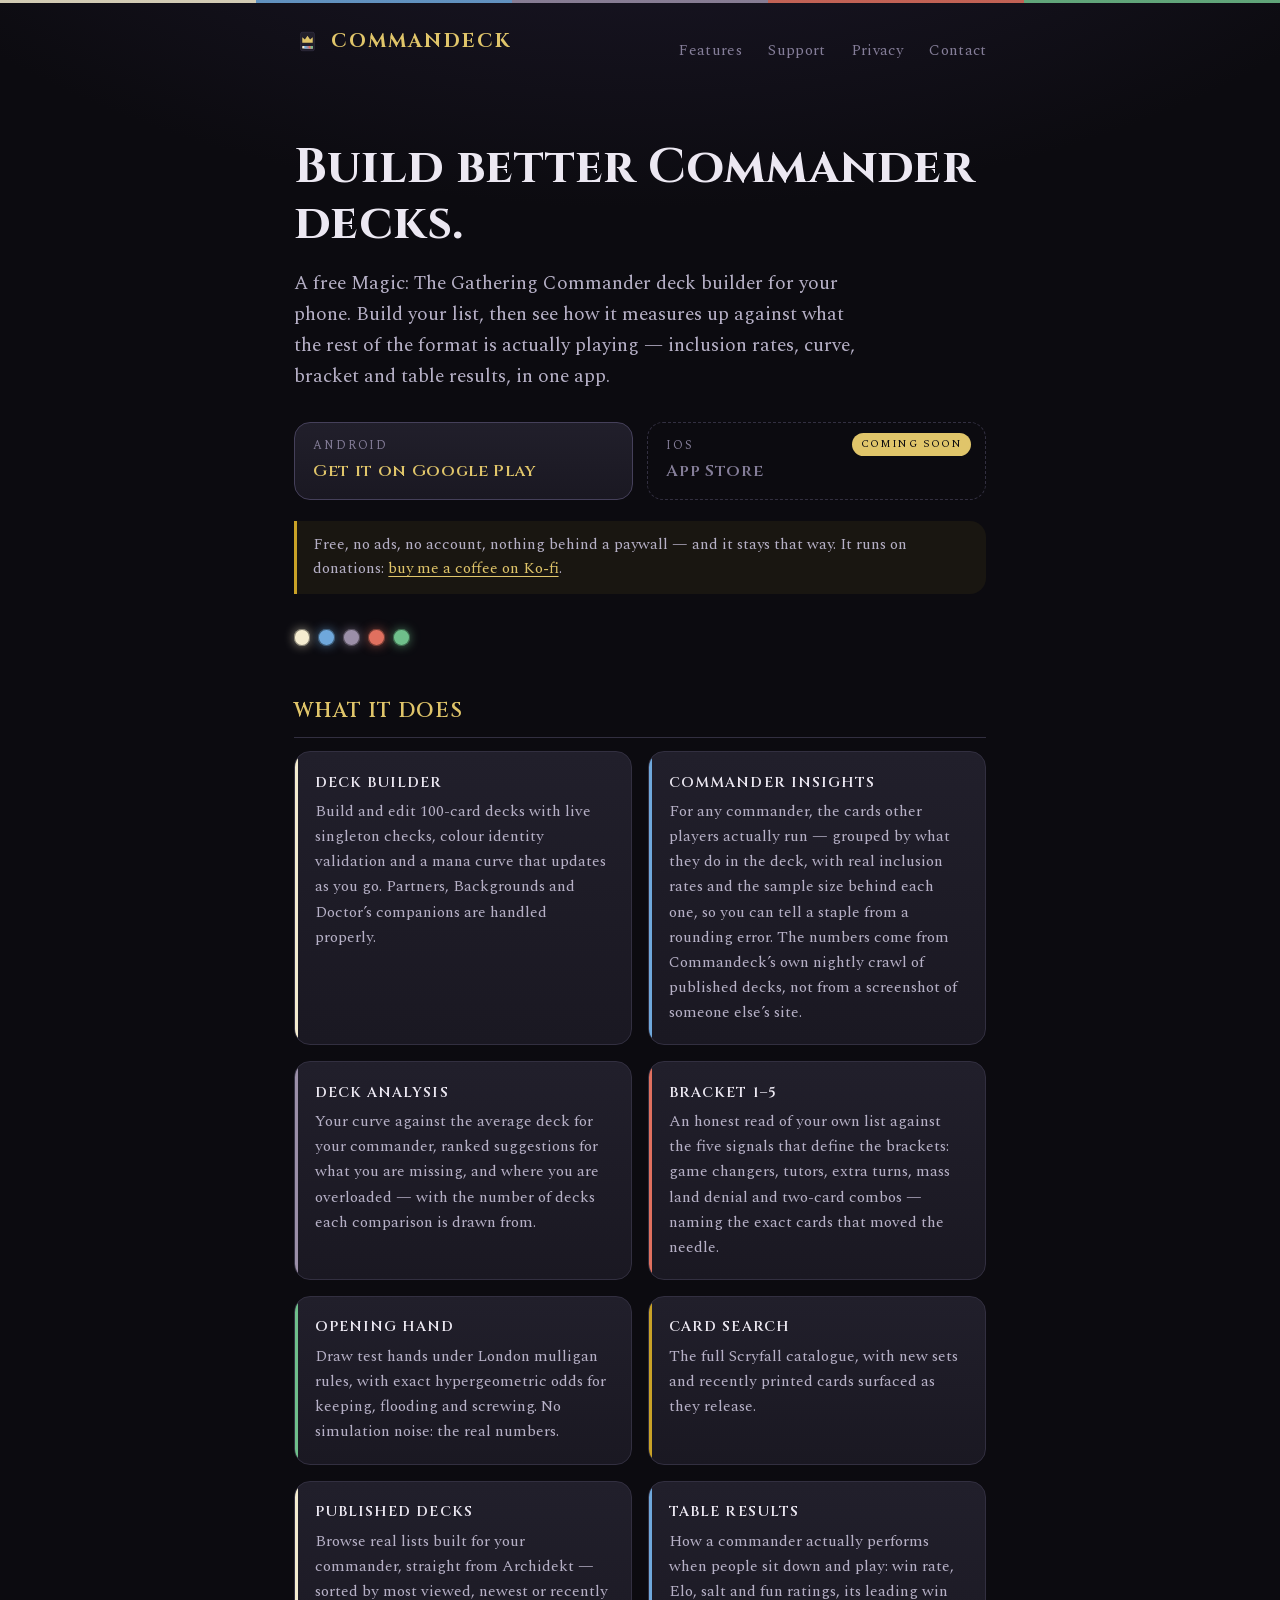
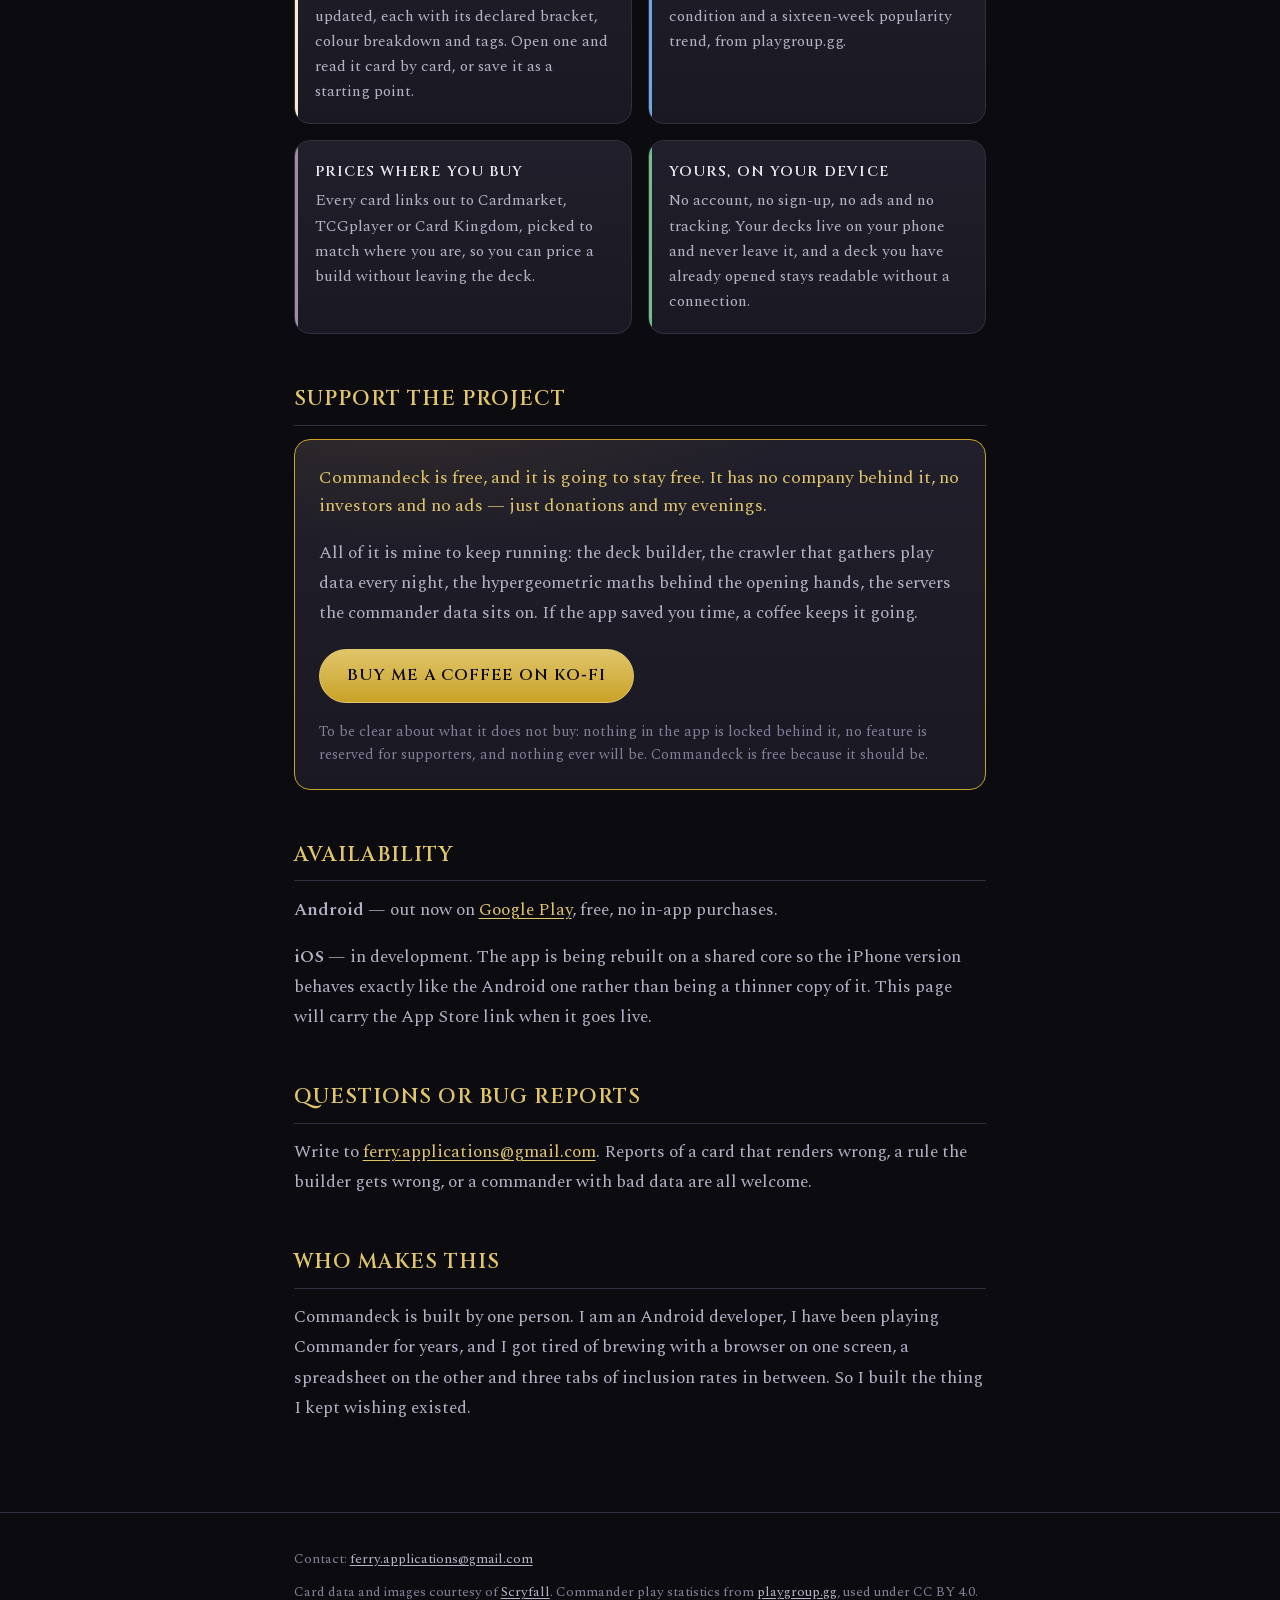
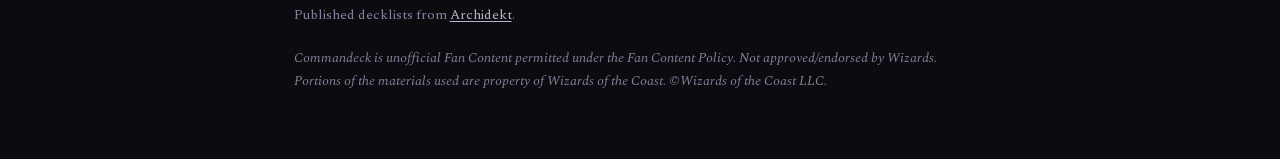
==== commit 8bc77582: "Landing: store buttons, expanded features, donations" ====
--- a/index.html
+++ b/index.html
@@ -4,7 +4,7 @@
 <meta charset="utf-8">
 <meta name="viewport" content="width=device-width, initial-scale=1">
 <title>Commandeck &mdash; Magic: The Gathering Commander deckbuilder</title>
-<meta name="description" content="A free Android app for Magic: The Gathering Commander players: deck builder, commander insights, deck analysis and an opening hand simulator.">
+<meta name="description" content="A free Magic: The Gathering Commander deck builder for Android: real inclusion rates, mana curve analysis, bracket 1-5 assessment and an opening hand simulator. No account, no ads.">
 <meta name="color-scheme" content="dark">
 <link rel="preload" href="fonts/cinzel-600-latin.woff2" as="font" type="font/woff2" crossorigin>
 <link rel="preload" href="fonts/spectral-400-latin.woff2" as="font" type="font/woff2" crossorigin>
@@ -23,7 +23,8 @@
       <span>Commandeck</span>
     </a>
     <nav>
-      <a href="./">Home</a>
+      <a href="#features">Features</a>
+      <a href="#support">Support</a>
       <a href="privacy.html">Privacy</a>
       <a href="mailto:ferry.applications@gmail.com">Contact</a>
     </nav>
@@ -32,39 +33,63 @@
 <main>
   <div class="wrap">
     <h1>Build better Commander decks.</h1>
-    <p class="lead">A free Android app for Magic: The Gathering Commander players. Search cards, build decks, and see how your list measures up against what the rest of the format is actually playing.</p>
+    <p class="lead">A free Magic: The Gathering Commander deck builder for your phone. Build your list, then see how it measures up against what the rest of the format is actually playing &mdash; inclusion rates, curve, bracket and table results, in one app.</p>
+
+    <div class="stores">
+      <a class="store" href="https://play.google.com/store/apps/details?id=com.ferryapplications.commandeck" rel="noopener">
+        <span class="store-kicker">Android</span>
+        <span class="store-name">Get it on Google&nbsp;Play</span>
+      </a>
+      <span class="store store-soon" aria-disabled="true">
+        <span class="store-kicker">iOS</span>
+        <span class="store-name">App&nbsp;Store</span>
+        <span class="store-tag">Coming soon</span>
+      </span>
+    </div>
+
+    <p class="pledge">Free, no ads, no account, nothing behind a paywall &mdash; and it stays that way. It runs on donations: <a href="https://ko-fi.com/commandeck" rel="noopener">buy me a coffee on Ko&#8209;fi</a>.</p>
+
     <ul class="pips" aria-hidden="true">
       <li class="pip w"></li><li class="pip u"></li><li class="pip b"></li><li class="pip r"></li><li class="pip g"></li>
     </ul>
 
+    <h2 id="features">What it does</h2>
     <ul class="features">
-      <li class="w"><strong>Deck builder</strong>Build and edit 100-card decks with live singleton checks, colour identity validation and mana curve breakdowns.</li>
-      <li class="u"><strong>Commander insights</strong>For any commander, the cards other players actually run &mdash; grouped by theme, with real inclusion rates and sample sizes.</li>
-      <li class="b"><strong>Deck analysis</strong>Compare your curve against the average deck for your commander, and see what you are missing and where you are overloaded.</li>
-      <li class="r"><strong>Opening hand</strong>Draw test hands under London mulligan rules, with exact hypergeometric odds for keeping, flooding and screwing.</li>
-      <li class="g"><strong>Card search</strong>The full Scryfall catalogue, with new sets and recently printed cards surfaced as they release.</li>
-      <li class="c"><strong>Yours, on your device</strong>Your decks live on your phone and work offline. No account, no sign-up, no ads.</li>
+      <li class="w"><strong>Deck builder</strong>Build and edit 100-card decks with live singleton checks, colour identity validation and a mana curve that updates as you go. Partners, Backgrounds and Doctor&rsquo;s companions are handled properly.</li>
+      <li class="u"><strong>Commander insights</strong>For any commander, the cards other players actually run &mdash; grouped by what they do in the deck, with real inclusion rates and the sample size behind each one, so you can tell a staple from a rounding error. The numbers come from Commandeck&rsquo;s own nightly crawl of published decks, not from a screenshot of someone else&rsquo;s site.</li>
+      <li class="b"><strong>Deck analysis</strong>Your curve against the average deck for your commander, ranked suggestions for what you are missing, and where you are overloaded &mdash; with the number of decks each comparison is drawn from.</li>
+      <li class="r"><strong>Bracket 1&ndash;5</strong>An honest read of your own list against the five signals that define the brackets: game changers, tutors, extra turns, mass land denial and two-card combos &mdash; naming the exact cards that moved the needle.</li>
+      <li class="g"><strong>Opening hand</strong>Draw test hands under London mulligan rules, with exact hypergeometric odds for keeping, flooding and screwing. No simulation noise: the real numbers.</li>
+      <li class="c"><strong>Card search</strong>The full Scryfall catalogue, with new sets and recently printed cards surfaced as they release.</li>
+      <li class="w"><strong>Published decks</strong>Browse real lists built for your commander, straight from Archidekt &mdash; sorted by most viewed, newest or recently updated, each with its declared bracket, colour breakdown and tags. Open one and read it card by card, or save it as a starting point.</li>
+      <li class="u"><strong>Table results</strong>How a commander actually performs when people sit down and play: win rate, Elo, salt and fun ratings, its leading win condition and a sixteen-week popularity trend, from playgroup.gg.</li>
+      <li class="b"><strong>Prices where you buy</strong>Every card links out to Cardmarket, TCGplayer or Card Kingdom, picked to match where you are, so you can price a build without leaving the deck.</li>
+      <li class="g"><strong>Yours, on your device</strong>No account, no sign-up, no ads and no tracking. Your decks live on your phone and never leave it, and a deck you have already opened stays readable without a connection.</li>
     </ul>
 
+    <h2 id="support">Support the project</h2>
+    <div class="support">
+      <p class="support-lead">Commandeck is free, and it is going to stay free. It has no company behind it, no investors and no ads &mdash; just donations and my evenings.</p>
+      <p>All of it is mine to keep running: the deck builder, the crawler that gathers play data every night, the hypergeometric maths behind the opening hands, the servers the commander data sits on. If the app saved you time, a coffee keeps it going.</p>
+      <p class="support-cta"><a class="btn" href="https://ko-fi.com/commandeck" rel="noopener">Buy me a coffee on Ko&#8209;fi</a></p>
+      <p class="support-note">To be clear about what it does not buy: nothing in the app is locked behind it, no feature is reserved for supporters, and nothing ever will be. Commandeck is free because it should be.</p>
+    </div>
+
     <h2>Availability</h2>
-    <p>Commandeck is in development and will be released on Google Play. This page will carry the download link when it goes live.</p>
+    <p><strong>Android</strong> &mdash; out now on <a href="https://play.google.com/store/apps/details?id=com.ferryapplications.commandeck" rel="noopener">Google Play</a>, free, no in-app purchases.</p>
+    <p><strong>iOS</strong> &mdash; in development. The app is being rebuilt on a shared core so the iPhone version behaves exactly like the Android one rather than being a thinner copy of it. This page will carry the App Store link when it goes live.</p>
 
     <h2>Questions or bug reports</h2>
     <p>Write to <a href="mailto:ferry.applications@gmail.com">ferry.applications@gmail.com</a>. Reports of a card that renders wrong, a rule the builder gets wrong, or a commander with bad data are all welcome.</p>
 
     <h2>Who makes this</h2>
     <p>Commandeck is built by one person. I am an Android developer, I have been playing Commander for years, and I got tired of brewing with a browser on one screen, a spreadsheet on the other and three tabs of inclusion rates in between. So I built the thing I kept wishing existed.</p>
-    <p>All of it is mine to keep running: the deck builder, the crawler that gathers play data every night, the hypergeometric maths behind the opening hands. There is no company behind this, no investors, and no plan to ever put a feature behind a payment.</p>
-
-    <h2>Supporting the project</h2>
-    <p>If Commandeck saved you time and you feel like helping, you can <a href="https://ko-fi.com/commandeck" rel="noopener">buy me a coffee</a>. It buys me evenings, which is the only thing this project actually runs on.</p>
-    <p>To be clear about what it does not buy: nothing in the app is locked behind it, no feature is reserved for supporters, and nothing ever will be. Commandeck is free because it should be.</p>
   </div>
 </main>
 <footer class="site">
   <div class="wrap">
     <p>Contact: <a href="mailto:ferry.applications@gmail.com">ferry.applications@gmail.com</a></p>
-    <p>Card data and images courtesy of <a href="https://scryfall.com">Scryfall</a>. Commander play statistics from <a href="https://playgroup.gg">playgroup.gg</a>, used under CC BY 4.0.</p>
+    <p>Card data and images courtesy of <a href="https://scryfall.com">Scryfall</a>. Commander play statistics from <a href="https://playgroup.gg">playgroup.gg</a>, used under CC BY 4.0. Published decklists from <a href="https://archidekt.com">Archidekt</a>.</p>
     <p class="legal">Commandeck is unofficial Fan Content permitted under the Fan Content Policy. Not approved/endorsed by Wizards. Portions of the materials used are property of Wizards of the Coast. &copy;Wizards of the Coast LLC.</p>
   </div>
 </footer>
--- a/style.css
+++ b/style.css
@@ -98,6 +98,10 @@
 
 nav a:hover { color: var(--text); }
 
+@media (max-width: 34rem) {
+  nav a { margin-left: 0; margin-right: 1.25rem; }
+}
+
 main { padding: 3.5rem 0 4.5rem; }
 
 /* --- type --- */
@@ -212,6 +216,140 @@
   margin-bottom: 0.35rem;
 }
 
+/* --- store buttons --- */
+.stores {
+  display: flex;
+  flex-wrap: wrap;
+  gap: 0.85rem;
+  margin: 0 0 1.35rem;
+}
+
+.store {
+  display: flex;
+  flex-direction: column;
+  justify-content: center;
+  min-width: 15.5rem;
+  flex: 1 1 15.5rem;
+  padding: 0.72rem 1.15rem 0.8rem;
+  border-radius: var(--radius);
+  border: 1px solid var(--border-lit);
+  background: linear-gradient(180deg, var(--surface-2) 0%, var(--surface) 100%);
+  text-decoration: none;
+  transition: border-color 0.15s ease, transform 0.15s ease;
+}
+
+a.store:hover {
+  border-color: var(--gold);
+  transform: translateY(-1px);
+}
+
+.store-kicker {
+  font-family: var(--body);
+  font-size: 0.74rem;
+  letter-spacing: 0.16em;
+  text-transform: uppercase;
+  color: var(--text-muted);
+}
+
+.store-name {
+  font-family: var(--display);
+  font-weight: 600;
+  font-size: 1.05rem;
+  letter-spacing: 0.04em;
+  color: var(--gold-soft);
+  margin-top: 0.12rem;
+}
+
+a.store:hover .store-name { color: var(--gold); }
+
+.store-soon {
+  border-style: dashed;
+  border-color: var(--border);
+  background: none;
+  position: relative;
+}
+
+.store-soon .store-name { color: var(--text-muted); }
+
+.store-tag {
+  position: absolute;
+  top: 0.6rem;
+  right: 0.9rem;
+  font-family: var(--body);
+  font-size: 0.68rem;
+  letter-spacing: 0.13em;
+  text-transform: uppercase;
+  color: var(--ink-void);
+  background: var(--gold-soft);
+  border-radius: 999px;
+  padding: 0.12rem 0.55rem 0.16rem;
+}
+
+/* --- free-and-donations strip --- */
+.pledge {
+  border-left: 3px solid var(--gold);
+  background: rgba(201, 162, 39, 0.07);
+  border-radius: 0 var(--radius) var(--radius) 0;
+  padding: 0.7rem 1.05rem 0.75rem;
+  font-size: 0.97rem;
+  line-height: 1.6;
+  color: var(--text-soft);
+  margin: 0 0 2.2rem;
+}
+
+/* --- support block --- */
+.support {
+  background:
+    radial-gradient(40rem 18rem at 15% -6rem, rgba(201, 162, 39, 0.13) 0%, transparent 70%),
+    linear-gradient(180deg, var(--surface-2) 0%, var(--surface) 100%);
+  border: 1px solid var(--gold);
+  border-radius: var(--radius);
+  padding: 1.5rem 1.5rem 1.35rem;
+  margin: 0 0 0.4rem;
+}
+
+.support-lead {
+  font-size: 1.12rem;
+  line-height: 1.58;
+  color: var(--gold-soft);
+}
+
+.support-cta { margin: 1.35rem 0 1.15rem; }
+
+.btn {
+  display: inline-block;
+  font-family: var(--display);
+  font-weight: 600;
+  font-size: 1rem;
+  letter-spacing: 0.07em;
+  text-transform: uppercase;
+  color: var(--ink-void);
+  background: linear-gradient(180deg, var(--gold-soft) 0%, var(--gold) 100%);
+  border: 1px solid var(--gold-soft);
+  border-radius: 999px;
+  padding: 0.72rem 1.7rem 0.78rem;
+  text-decoration: none;
+  transition: filter 0.15s ease, transform 0.15s ease;
+}
+
+.btn:hover {
+  color: var(--ink-void);
+  filter: brightness(1.09);
+  transform: translateY(-1px);
+}
+
+.support-note {
+  font-size: 0.9rem;
+  line-height: 1.6;
+  color: var(--text-muted);
+  margin-bottom: 0;
+}
+
+@media (prefers-reduced-motion: reduce) {
+  a.store, .btn { transition: none; }
+  a.store:hover, .btn:hover { transform: none; }
+}
+
 /* --- rules text box --- */
 .rules {
   background: var(--surface);
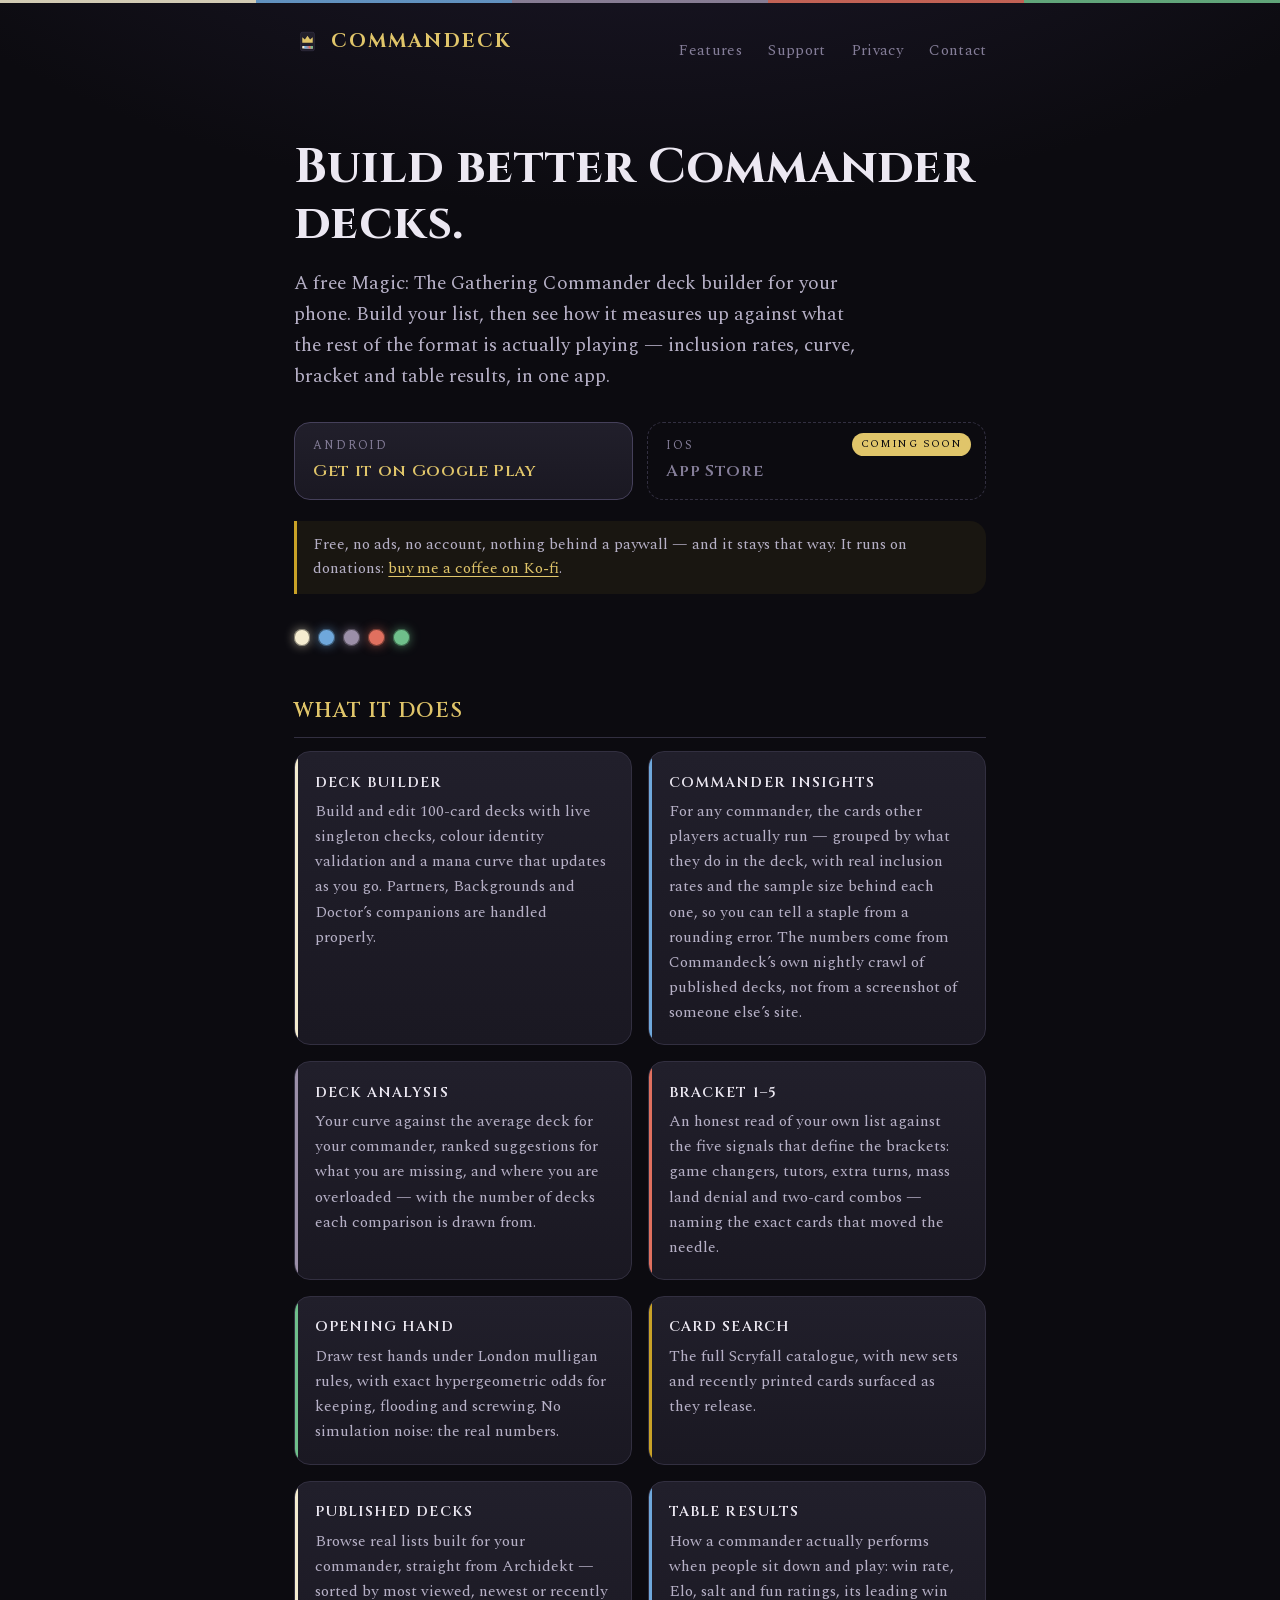
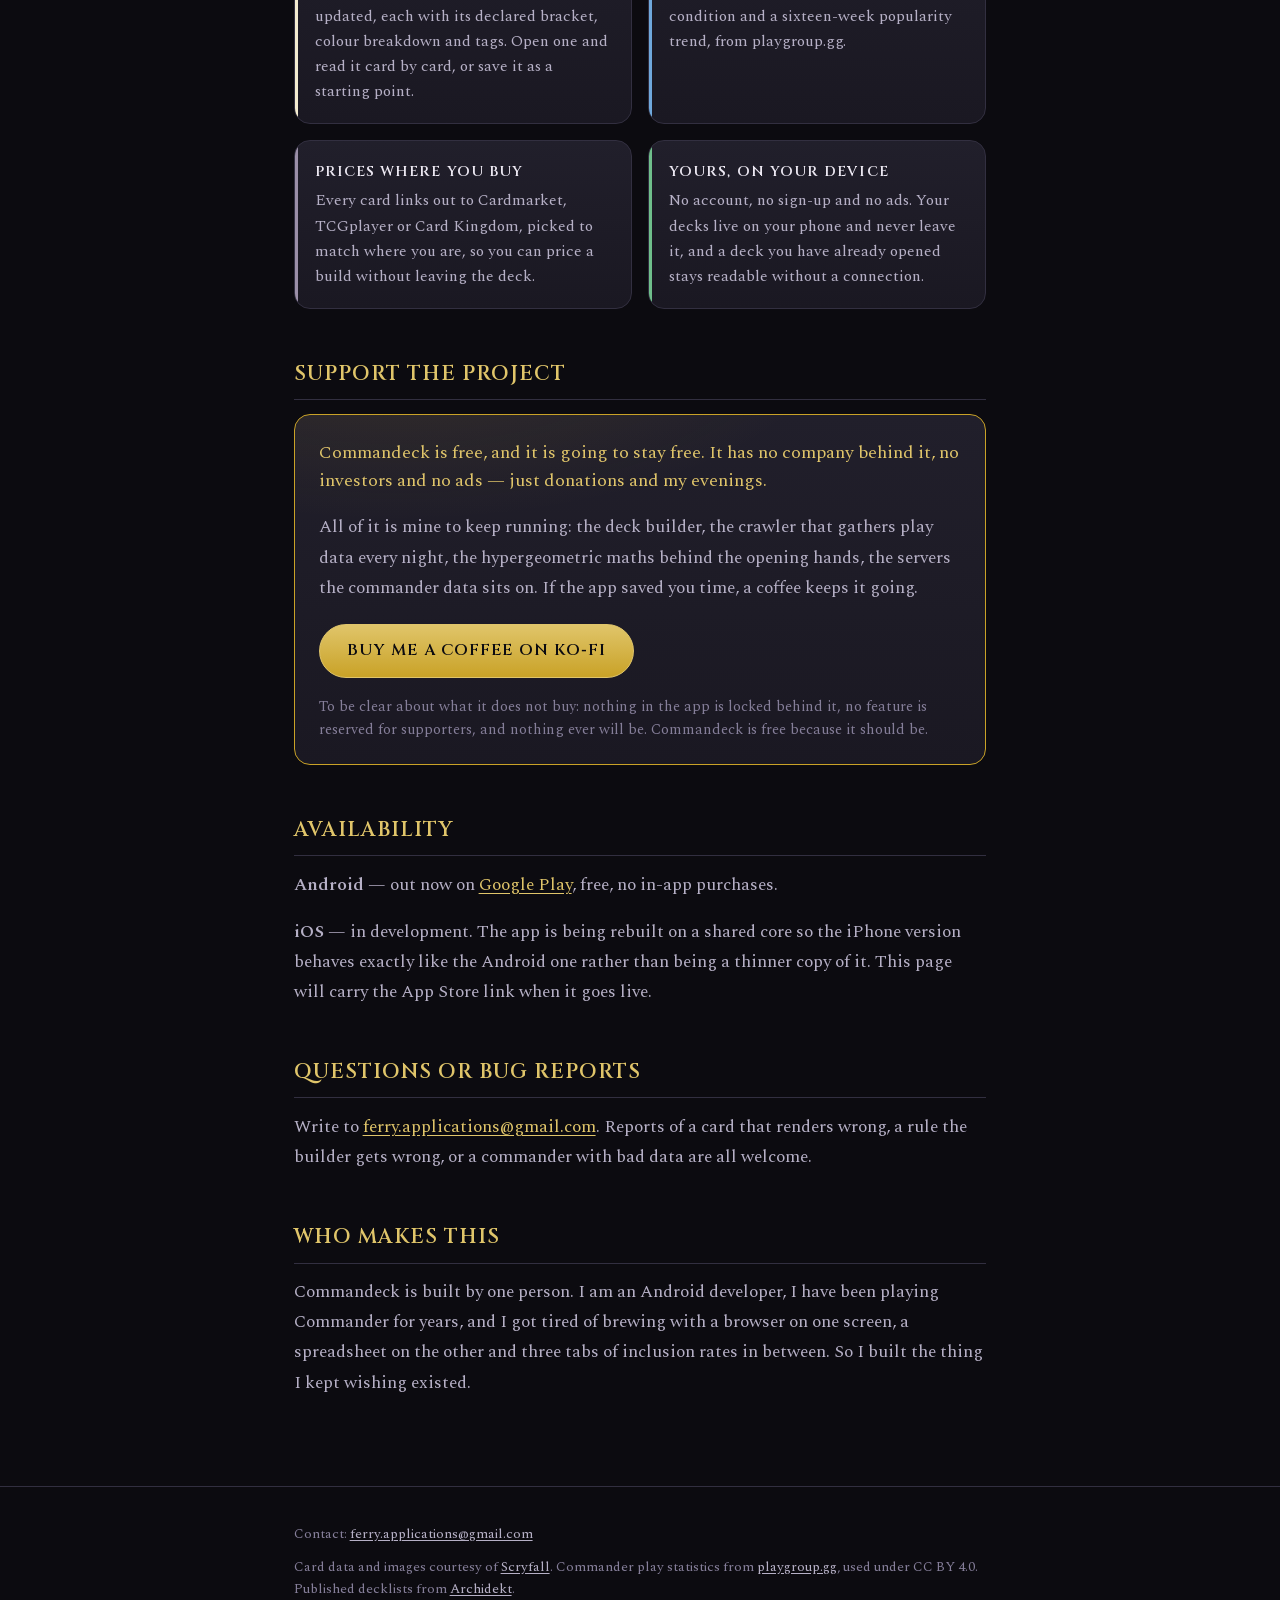
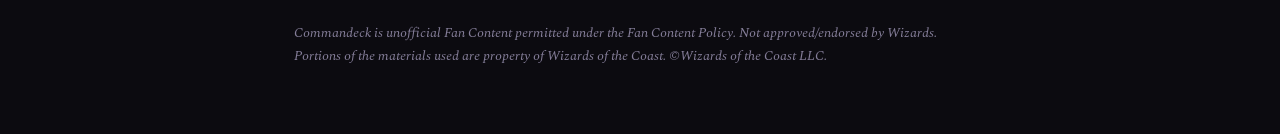
==== commit 866352d5: "La politica de privacidad dice la verdad sobre analiticas y crash reports Co-Authored-By: Claude Opu" ====
--- a/index.html
+++ b/index.html
@@ -64,7 +64,7 @@
       <li class="w"><strong>Published decks</strong>Browse real lists built for your commander, straight from Archidekt &mdash; sorted by most viewed, newest or recently updated, each with its declared bracket, colour breakdown and tags. Open one and read it card by card, or save it as a starting point.</li>
       <li class="u"><strong>Table results</strong>How a commander actually performs when people sit down and play: win rate, Elo, salt and fun ratings, its leading win condition and a sixteen-week popularity trend, from playgroup.gg.</li>
       <li class="b"><strong>Prices where you buy</strong>Every card links out to Cardmarket, TCGplayer or Card Kingdom, picked to match where you are, so you can price a build without leaving the deck.</li>
-      <li class="g"><strong>Yours, on your device</strong>No account, no sign-up, no ads and no tracking. Your decks live on your phone and never leave it, and a deck you have already opened stays readable without a connection.</li>
+      <li class="g"><strong>Yours, on your device</strong>No account, no sign-up and no ads. Your decks live on your phone and never leave it, and a deck you have already opened stays readable without a connection.</li>
     </ul>
 
     <h2 id="support">Support the project</h2>
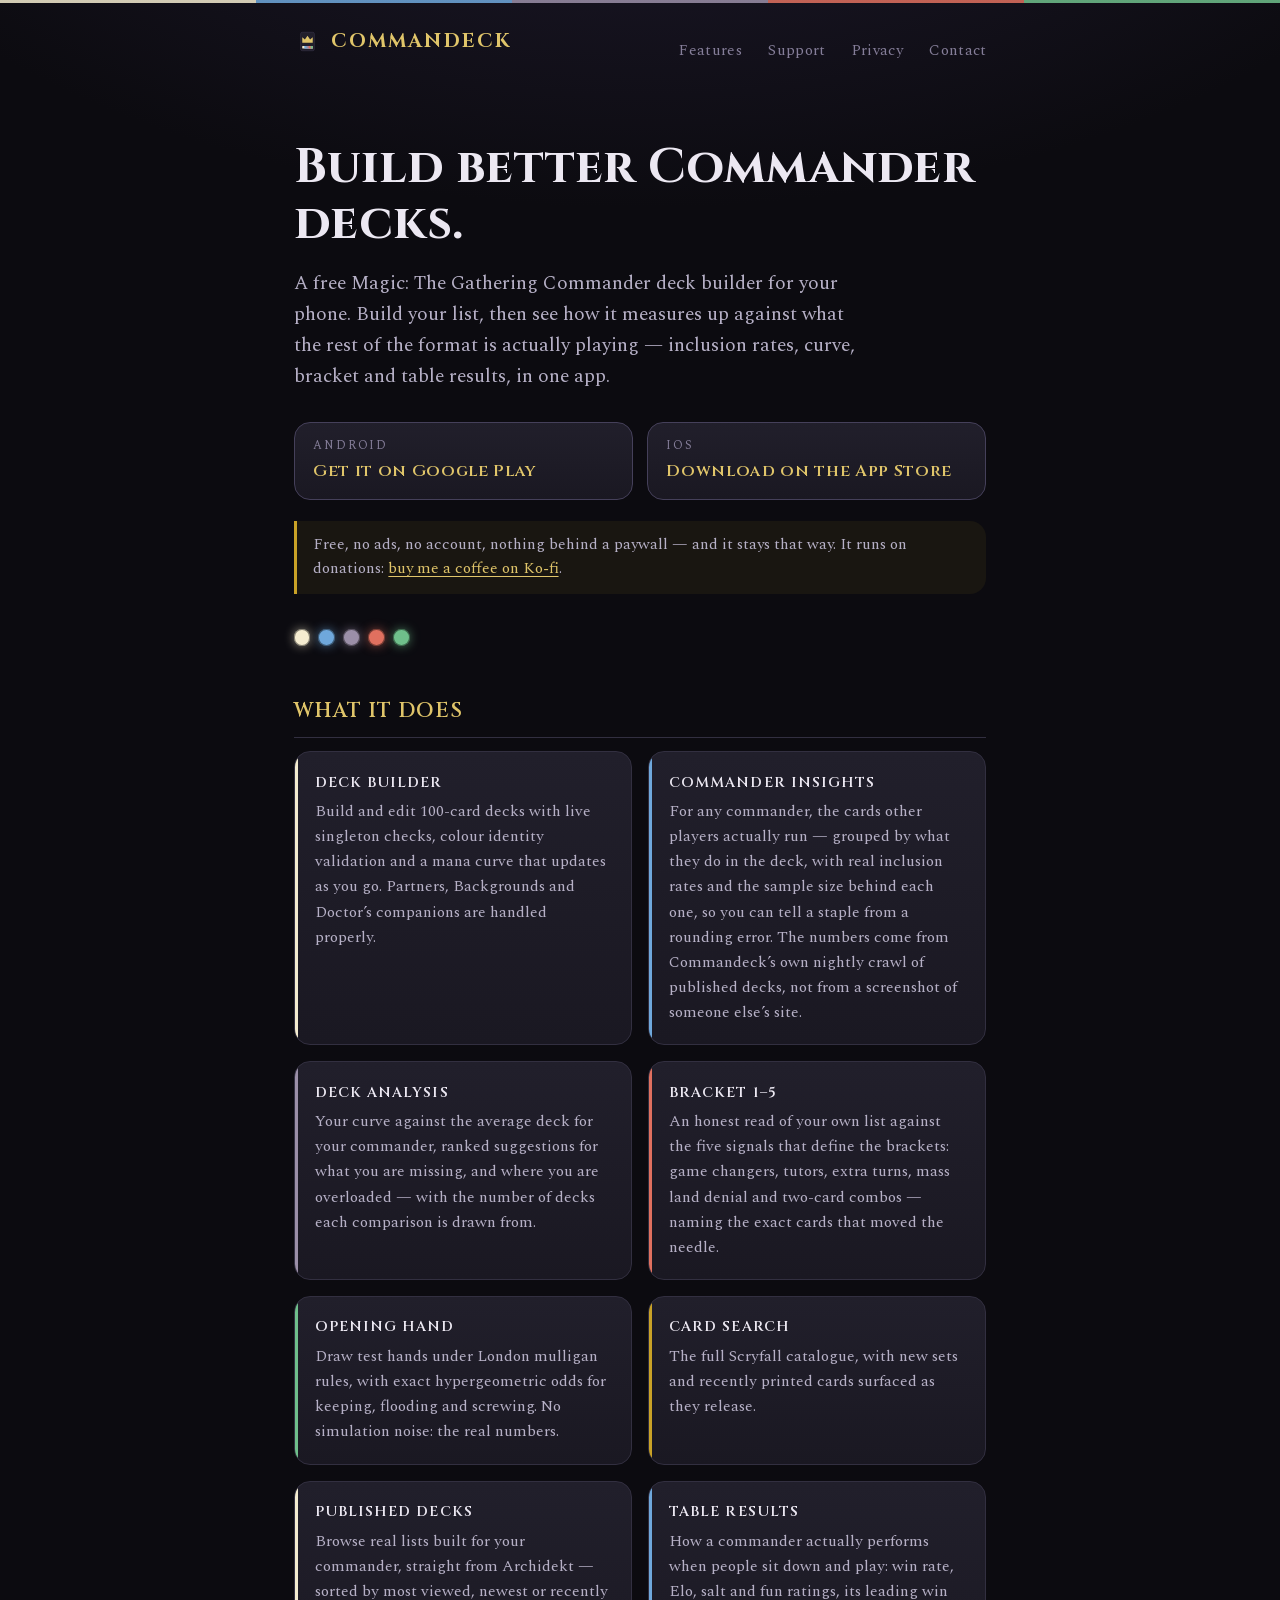
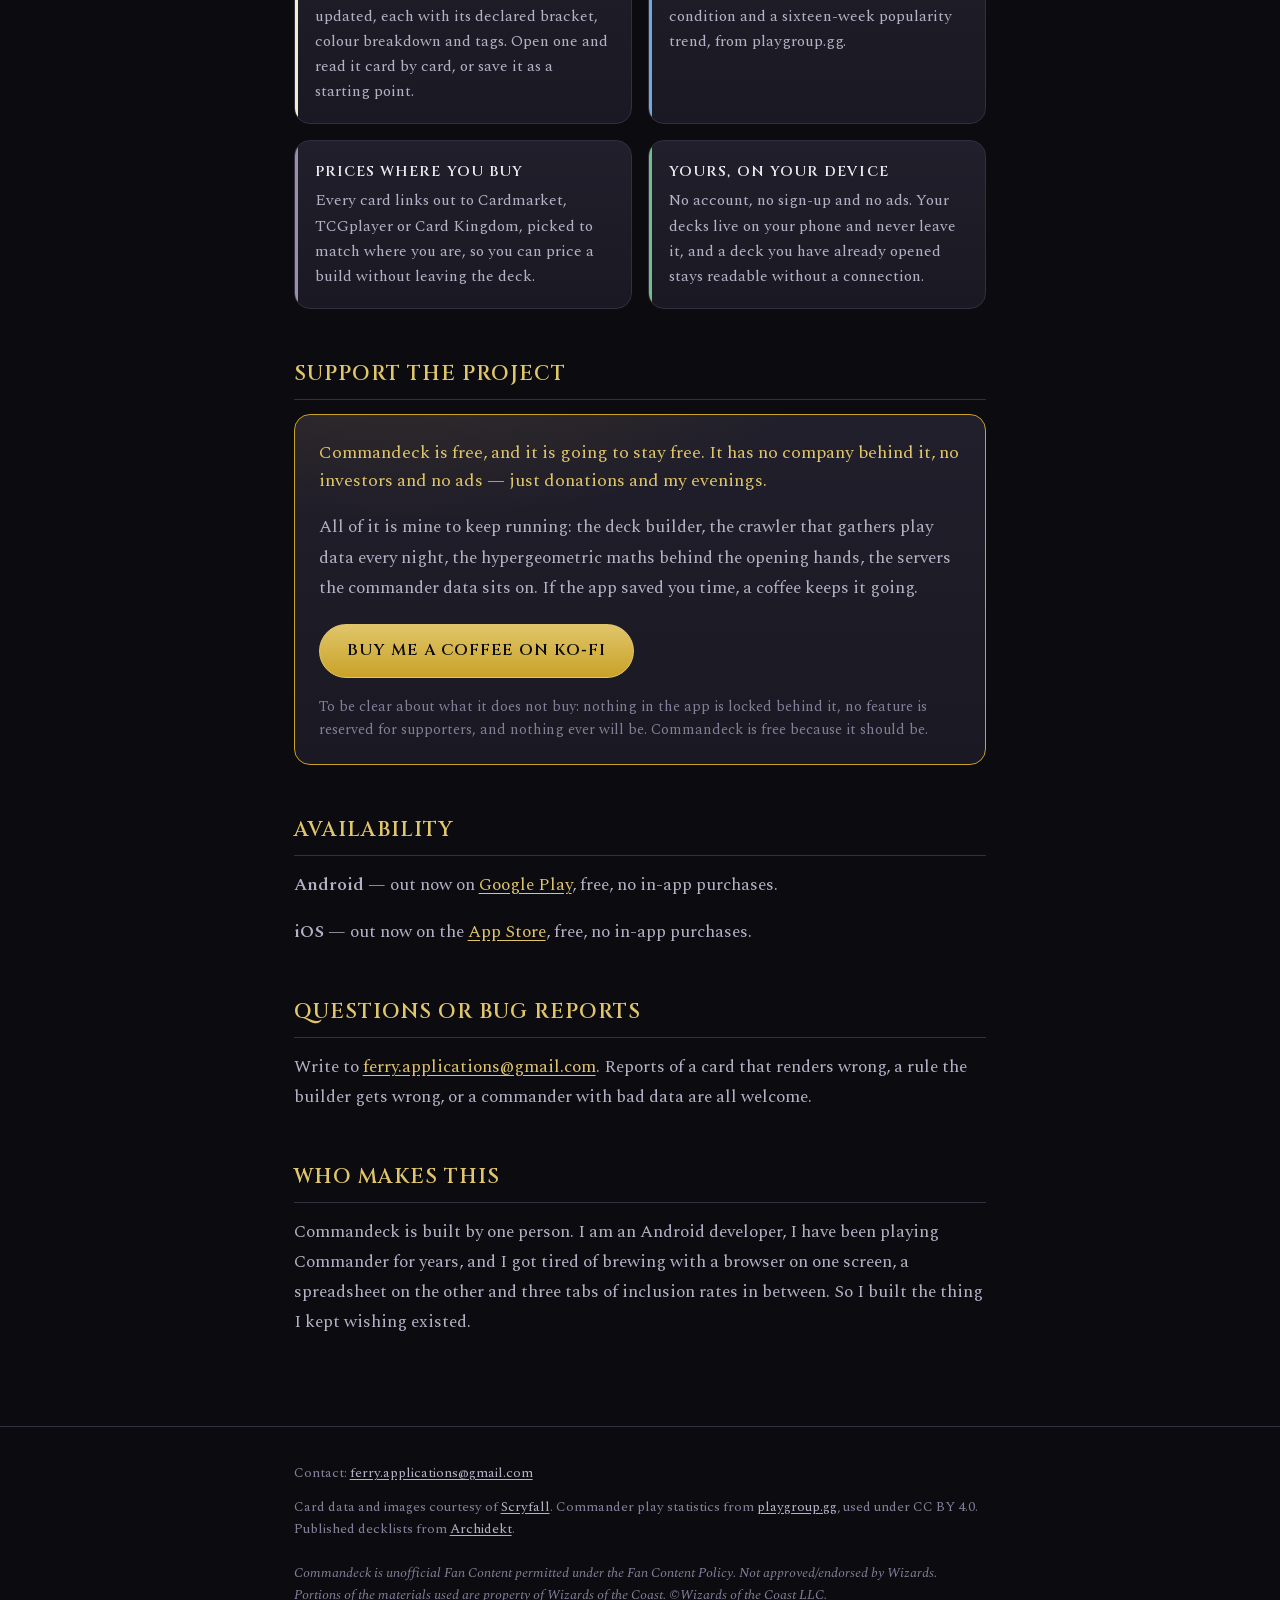
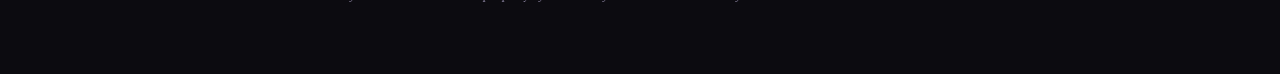
==== commit 37b217b7: "Enable App Store link" ====
--- a/index.html
+++ b/index.html
@@ -4,7 +4,7 @@
 <meta charset="utf-8">
 <meta name="viewport" content="width=device-width, initial-scale=1">
 <title>Commandeck &mdash; Magic: The Gathering Commander deckbuilder</title>
-<meta name="description" content="A free Magic: The Gathering Commander deck builder for Android: real inclusion rates, mana curve analysis, bracket 1-5 assessment and an opening hand simulator. No account, no ads.">
+<meta name="description" content="A free Magic: The Gathering Commander deck builder for Android and iPhone: real inclusion rates, mana curve analysis, bracket 1-5 assessment and an opening hand simulator. No account, no ads.">
 <meta name="color-scheme" content="dark">
 <link rel="preload" href="fonts/cinzel-600-latin.woff2" as="font" type="font/woff2" crossorigin>
 <link rel="preload" href="fonts/spectral-400-latin.woff2" as="font" type="font/woff2" crossorigin>
@@ -40,11 +40,10 @@
         <span class="store-kicker">Android</span>
         <span class="store-name">Get it on Google&nbsp;Play</span>
       </a>
-      <span class="store store-soon" aria-disabled="true">
+      <a class="store" href="https://apps.apple.com/app/id6808718667" rel="noopener">
         <span class="store-kicker">iOS</span>
-        <span class="store-name">App&nbsp;Store</span>
-        <span class="store-tag">Coming soon</span>
-      </span>
+        <span class="store-name">Download on the App&nbsp;Store</span>
+      </a>
     </div>
 
     <p class="pledge">Free, no ads, no account, nothing behind a paywall &mdash; and it stays that way. It runs on donations: <a href="https://ko-fi.com/commandeck" rel="noopener">buy me a coffee on Ko&#8209;fi</a>.</p>
@@ -77,7 +76,7 @@
 
     <h2>Availability</h2>
     <p><strong>Android</strong> &mdash; out now on <a href="https://play.google.com/store/apps/details?id=com.ferryapplications.commandeck" rel="noopener">Google Play</a>, free, no in-app purchases.</p>
-    <p><strong>iOS</strong> &mdash; in development. The app is being rebuilt on a shared core so the iPhone version behaves exactly like the Android one rather than being a thinner copy of it. This page will carry the App Store link when it goes live.</p>
+    <p><strong>iOS</strong> &mdash; out now on the <a href="https://apps.apple.com/app/id6808718667" rel="noopener">App Store</a>, free, no in-app purchases.</p>
 
     <h2>Questions or bug reports</h2>
     <p>Write to <a href="mailto:ferry.applications@gmail.com">ferry.applications@gmail.com</a>. Reports of a card that renders wrong, a rule the builder gets wrong, or a commander with bad data are all welcome.</p>
